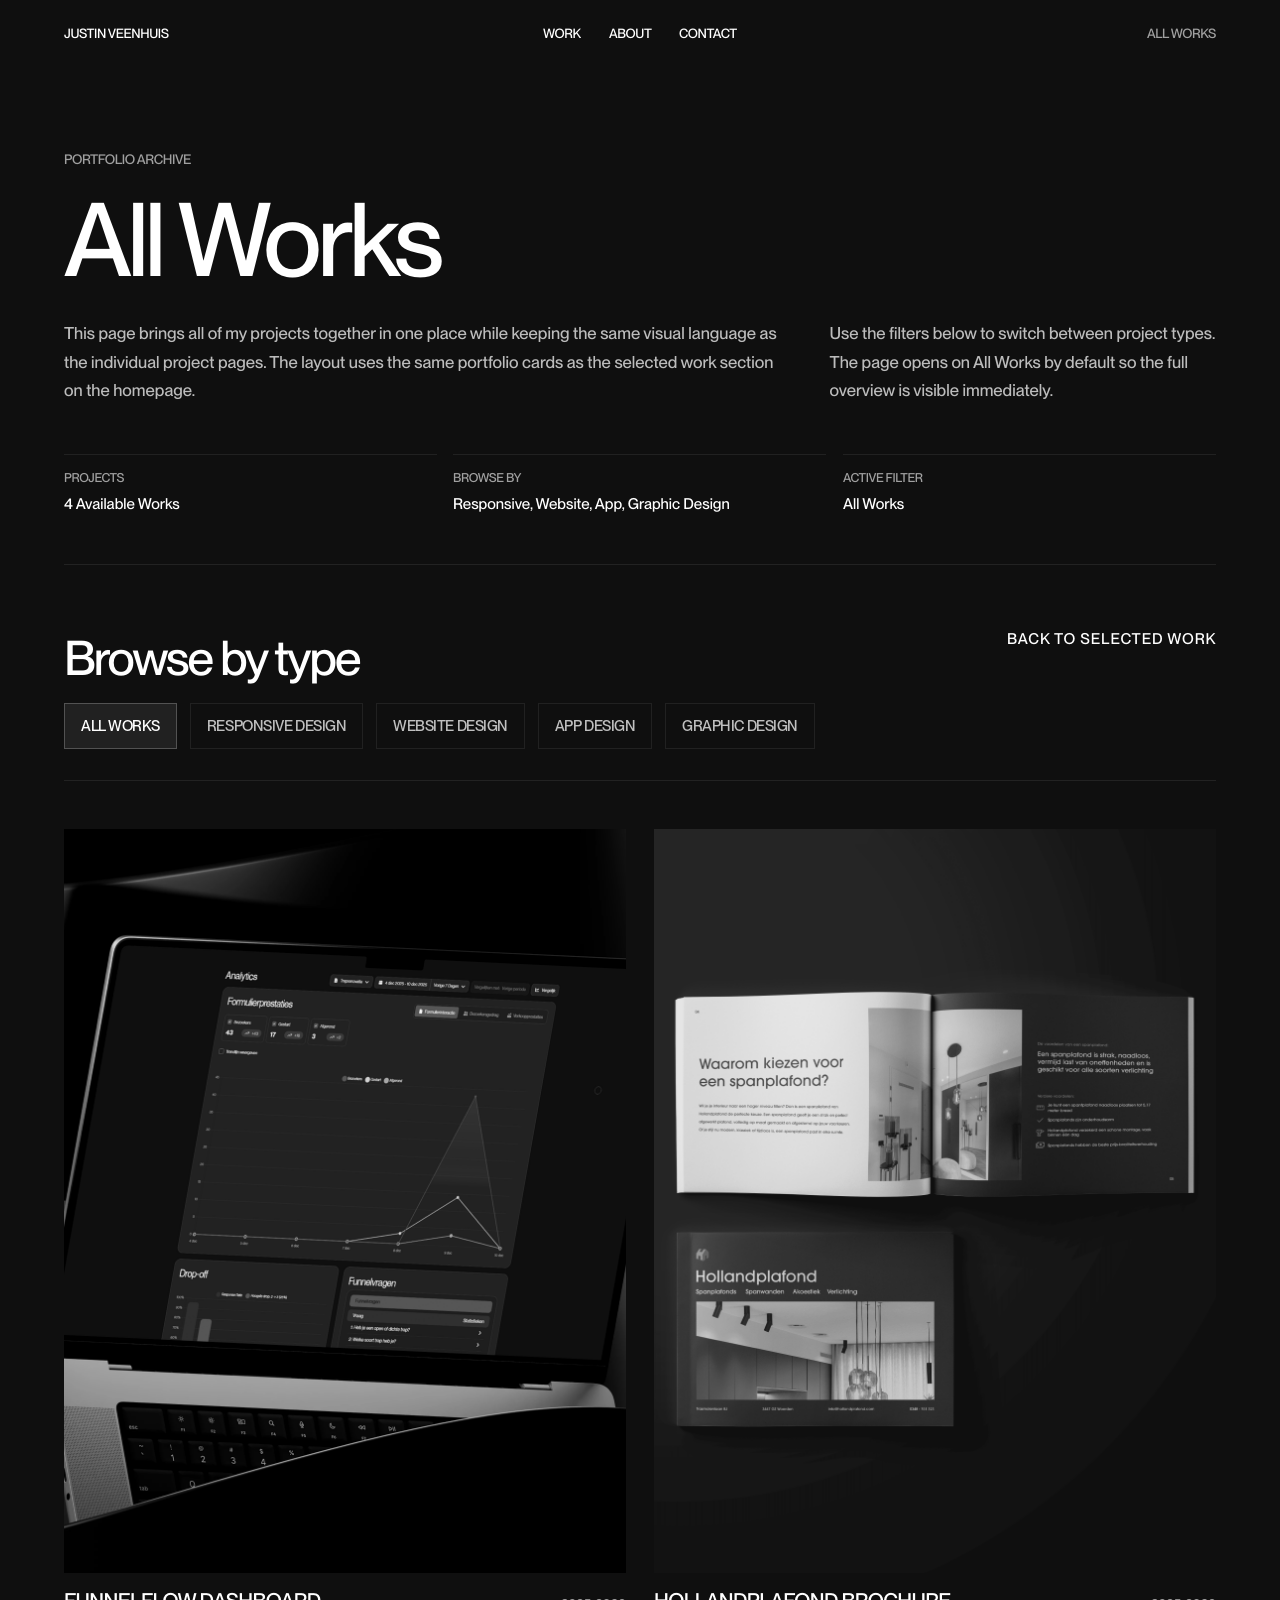
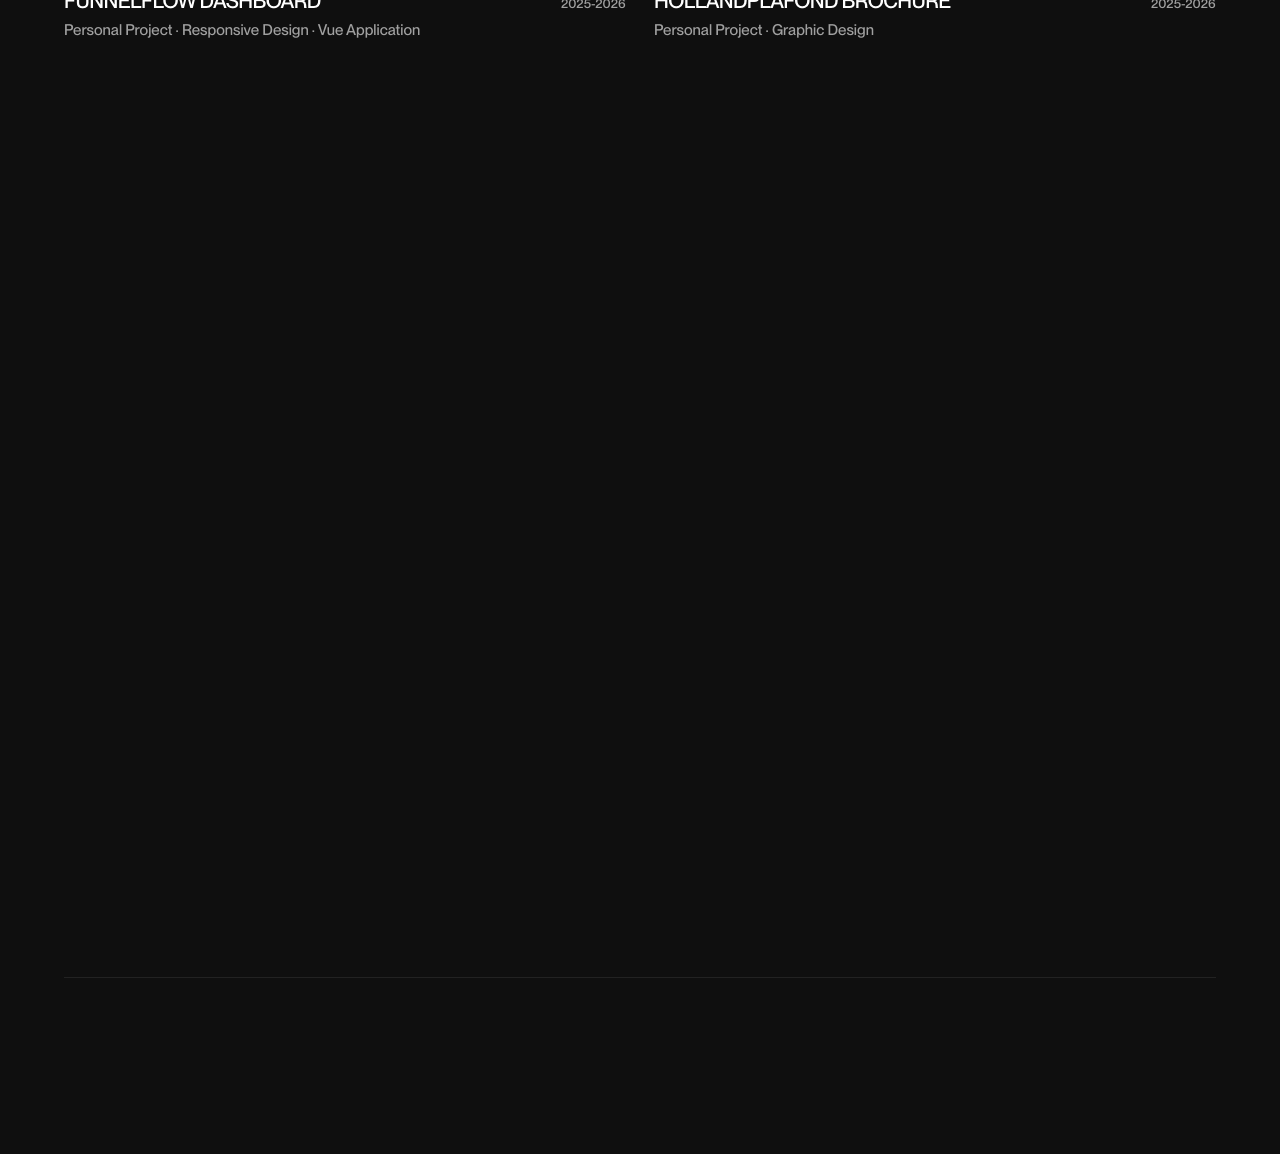
==== all-works.html @ 0580b7cf "added the other projects and all works pages" ====
<!DOCTYPE html>
<html lang="en" class="project-detail-page all-works-page">
  <head>
    <meta charset="UTF-8" />
    <meta name="viewport" content="width=device-width, initial-scale=1.0" />
    <title>All Works - Portfolio</title>
    <meta
      name="description"
      content="All portfolio projects with category filters for browsing different types of work."
    />
    <link rel="stylesheet" href="styles.css" />
    <link rel="stylesheet" href="work-details.css" />
  </head>
  <body class="project-detail-body">
    <nav class="top-nav" aria-label="Primary">
      <a class="nav-name" href="index.html" aria-label="Home">JUSTIN VEENHUIS</a>
      <div class="nav-links">
        <a href="all-works.html" aria-current="page">Work</a>
        <a href="index.html#about">About</a>
        <a href="index.html#contact">Contact</a>
      </div>
      <button class="nav-toggle" aria-expanded="false" aria-controls="mobile-menu">
        MENU
      </button>
      <div id="mobile-menu" class="mobile-menu" role="dialog" aria-hidden="true">
        <div class="mobile-links">
          <a href="all-works.html" aria-current="page">Work</a>
          <a href="index.html#about">About</a>
          <a href="index.html#contact">Contact</a>
        </div>
      </div>
      <div class="nav-year">ALL WORKS</div>
    </nav>

    <main class="project-detail-main">
      <section class="detail-hero section" aria-labelledby="project-title">
        <p class="detail-eyebrow detail-load" style="--load-delay: 40ms">
          Portfolio Archive
        </p>
        <h1
          id="project-title"
          class="detail-title detail-load"
          style="--load-delay: 110ms"
        >
          All Works
        </h1>

        <div class="detail-intro detail-load" style="--load-delay: 180ms">
          <p class="detail-description">
            This page brings all of my projects together in one place while keeping the
            same visual language as the individual project pages. The layout uses the same
            portfolio cards as the selected work section on the homepage.
          </p>
          <p class="detail-description">
            Use the filters below to switch between project types. The page opens on
            All Works by default so the full overview is visible immediately.
          </p>
        </div>

        <div class="detail-meta all-works-meta">
          <div class="detail-meta-item detail-load" style="--load-delay: 240ms">
            <p class="detail-meta-label">Projects</p>
            <p class="detail-meta-value">4 Available Works</p>
          </div>
          <div class="detail-meta-item detail-load" style="--load-delay: 320ms">
            <p class="detail-meta-label">Browse By</p>
            <p class="detail-meta-value">Responsive, Website, App, Graphic Design</p>
          </div>
          <div class="detail-meta-item detail-load" style="--load-delay: 400ms">
            <p class="detail-meta-label">Active Filter</p>
            <p class="detail-meta-value" id="active-filter-label">All Works</p>
          </div>
        </div>
      </section>

      <section class="all-works-filters-section section" aria-labelledby="filter-title">
        <div class="section-header reveal-on-scroll" data-reveal-delay="0">
          <h2 id="filter-title" class="all-works-section-title">Browse by type</h2>
          <a
            href="index.html#work"
            class="see-all reveal-on-scroll"
            data-reveal-delay="80"
          >
            Back to selected work
          </a>
        </div>

        <div
          class="all-works-filters reveal-on-scroll"
          data-reveal-delay="120"
          role="tablist"
          aria-label="Project type filters"
        >
          <button
            type="button"
            class="work-filter is-active"
            data-filter="all"
            aria-pressed="true"
          >
            All Works
          </button>
          <button
            type="button"
            class="work-filter"
            data-filter="responsive-design"
            aria-pressed="false"
          >
            Responsive Design
          </button>
          <button
            type="button"
            class="work-filter"
            data-filter="website-design"
            aria-pressed="false"
          >
            Website Design
          </button>
          <button
            type="button"
            class="work-filter"
            data-filter="app-design"
            aria-pressed="false"
          >
            App Design
          </button>
          <button
            type="button"
            class="work-filter"
            data-filter="graphic-design"
            aria-pressed="false"
          >
            Graphic Design
          </button>
        </div>
      </section>

      <section class="all-works-grid-section section" aria-labelledby="all-works-grid-title">
        <h2 id="all-works-grid-title" class="sr-only">All portfolio projects</h2>

        <div class="projects-grid all-works-grid">
          <article
            class="project-card work-card reveal-on-scroll"
            data-reveal-delay="0"
            data-categories="responsive-design website-design"
          >
            <a href="funnelflow.html" class="project-link">
              <figure class="project-media project-media--one">
                <img src="img/newfunnelflow-1.png" alt="Funnelflow Dashboard preview" />
              </figure>
              <div class="project-meta">
                <div class="project-title-row">
                  <h3>Funnelflow Dashboard</h3>
                  <span class="project-year">2025-2026</span>
                </div>
                <p class="project-tags">
                  Personal Project · Responsive Design · Vue Application
                </p>
              </div>
            </a>
          </article>

          <article
            class="project-card work-card reveal-on-scroll"
            data-reveal-delay="80"
            data-categories="graphic-design"
          >
            <a href="hollandplafond-brochure.html" class="project-link">
              <figure class="project-media project-media--two">
                <img src="img/brochure-3.png" alt="Hollandplafond Brochure preview" />
              </figure>
              <div class="project-meta">
                <div class="project-title-row">
                  <h3>Hollandplafond Brochure</h3>
                  <span class="project-year">2025-2026</span>
                </div>
                <p class="project-tags">Personal Project · Graphic Design</p>
              </div>
            </a>
          </article>

          <article
            class="project-card work-card reveal-on-scroll"
            data-reveal-delay="160"
            data-categories="app-design"
          >
            <a href="strive.html" class="project-link">
              <figure class="project-media project-media--three">
                <img src="img/newstrive-4.png" alt="Strive app preview" />
              </figure>
              <div class="project-meta">
                <div class="project-title-row">
                  <h3>Strive</h3>
                  <span class="project-year">2024</span>
                </div>
                <p class="project-tags">Personal Project · App Design</p>
              </div>
            </a>
          </article>

          <article
            class="project-card work-card reveal-on-scroll"
            data-reveal-delay="240"
            data-categories="website-design"
          >
            <a href="studentevents.html" class="project-link">
              <figure class="project-media project-media--four">
                <img src="img/newstudentevents-1.png" alt="StudentEvents website preview" />
              </figure>
              <div class="project-meta">
                <div class="project-title-row">
                  <h3>StudentEvents</h3>
                  <span class="project-year">2023</span>
                </div>
                <p class="project-tags">Group Project · Website Design</p>
              </div>
            </a>
          </article>
        </div>

        <p class="all-works-empty reveal-on-scroll" data-empty-state hidden>
          No projects match this filter yet.
        </p>
      </section>

      <footer class="detail-footer reveal-on-scroll" data-reveal-delay="120">
        <span>All works overview page</span>
      </footer>
    </main>

    <script>
      window.requestAnimationFrame(() => {
        window.requestAnimationFrame(() => {
          document.documentElement.classList.add("reveal-done");
          document.documentElement.classList.add("project-detail-ready");
          window.setTimeout(() => {
            document.documentElement.classList.add("anim-done");
          }, 420);
        });
      });

      (() => {
        const filterButtons = Array.from(document.querySelectorAll(".work-filter"));
        const cards = Array.from(document.querySelectorAll(".work-card"));
        const activeFilterLabel = document.getElementById("active-filter-label");
        const emptyState = document.querySelector("[data-empty-state]");

        if (!filterButtons.length || !cards.length) return;

        const applyFilter = (filterValue, buttonLabel) => {
          let visibleCount = 0;

          cards.forEach((card) => {
            const categories = (card.dataset.categories || "").split(/\s+/).filter(Boolean);
            const matches = filterValue === "all" || categories.includes(filterValue);

            card.hidden = !matches;

            if (matches) {
              visibleCount += 1;
            }
          });

          filterButtons.forEach((button) => {
            const isActive = button.dataset.filter === filterValue;
            button.classList.toggle("is-active", isActive);
            button.setAttribute("aria-pressed", isActive ? "true" : "false");
          });

          if (activeFilterLabel) {
            activeFilterLabel.textContent = buttonLabel;
          }

          if (emptyState) {
            emptyState.hidden = visibleCount !== 0;
          }
        };

        filterButtons.forEach((button) => {
          button.addEventListener("click", () => {
            applyFilter(button.dataset.filter || "all", button.textContent.trim());
          });
        });

        applyFilter("all", "All Works");
      })();
    </script>
    <script src="script.js"></script>
  </body>
</html>
---- styles.css ----
/* Fonts (PP Neue Montreal + PP Formula) */
/* Drop your font files into /fonts and update filenames below if needed. */
@font-face {
  font-family: "PP Neue Montreal";
  src:
    url("./fonts/PPNeueMontreal-Medium.otf") format("opentype"),
    url("./fonts/PPNeueMontreal-Medium.ttf") format("truetype");
  font-weight: 500;
  font-style: normal;
  font-display: swap;
}

@font-face {
  font-family: "PP Formula";
  src:
    url("./fonts/PPFormula-Regular.otf") format("opentype"),
    url("./fonts/PPFormula-Regular.ttf") format("truetype");
  font-weight: 400;
  font-style: normal;
  font-display: swap;
}

@font-face {
  font-family: "PP Formula";
  src:
    url("./fonts/PPFormula-Medium.otf") format("opentype"),
    url("./fonts/PPFormula-Medium.ttf") format("truetype");
  font-weight: 500;
  font-style: normal;
  font-display: swap;
}

:root {
  --bg: #0f0f0f;
  --fg: #0d0b0b;
  --muted: #a0a0a0;
  --nav-offset: 4rem;
  --border-subtle: rgba(255, 255, 255, 0.08);
  --accent-soft: rgba(255, 255, 255, 0.2);
  --content-bg: var(--bg);
  --font-sans: "PP Neue Montreal", system-ui, -apple-system, BlinkMacSystemFont,
    "Segoe UI", sans-serif;
}

*,
*::before,
*::after {
  box-sizing: border-box;
}

html,
body {
  margin: 0;
  padding: 0;
}

html {
  scroll-behavior: smooth;
}

body {
  min-height: 100vh;
  background-color: var(--bg);
  color: var(--fg);
  font-family: var(--font-sans);
  -webkit-font-smoothing: antialiased;
  text-rendering: geometricPrecision;
  overflow-x: hidden;
}

/* Gate: hide nav, bottom-note and footer until reveal is complete */
.top-nav,
.bottom-note,
.site-footer {
  opacity: 0;
  pointer-events: none;
  /* nav and note will also translate/scale when they appear */
  transition: opacity 320ms ease-out, transform 320ms ease-out;
}

/* start nav and note slightly lifted / smaller so they can animate in */
.top-nav,
.bottom-note {
  transform: translateY(-0.5rem) scale(0.95);
}

/* first stage: show nav/note as soon as white reveal finishes */
.reveal-done .top-nav,
.reveal-done .bottom-note {
  opacity: 1;
  transform: translateY(0) scale(1);
  pointer-events: auto;
}

/* final stage: reveal sections & footer once zoom has settled */
.anim-done .section,
.anim-done .site-footer {
  opacity: 1;
  pointer-events: auto;
}

/* give the bottom note a tiny delay so the nav slides in first */
.reveal-done .top-nav {
  transition-delay: 0s;
}
.reveal-done .bottom-note {
  transition-delay: 0.1s;
}

main {
  padding-inline: clamp(2rem, 5vw, 4.5rem);
  padding-bottom: 5rem;
  margin-top: 100vh; /* push page content below the fixed first-screen */
}

section {
  scroll-margin-top: 6rem;
}

a {
  color: inherit;
  text-decoration: none;
}

/* First screen / Nav */

.first-screen {
  /* fixed hero that stays in place; content scrolls over it */
  position: fixed;
  top: 0;
  left: 0;
  width: 100vw;
  height: 100vh;
  z-index: 5;
  display: grid;
  padding-top: var(--nav-offset);
  border-bottom: 1px solid var(--border-subtle);
}

.top-nav {
  position: fixed;
  top: 0;
  left: 0;
  width: 100%;
  z-index: 100;
  display: grid;
  grid-template-columns: 1fr auto 1fr;
  align-items: center;
  gap: 1.25rem;
  padding: 1.5rem clamp(2rem, 5vw, 4.5rem);
  margin-inline: 0;
  background: var(--bg);
  backdrop-filter: none;
  box-sizing: border-box;
}

.nav-name,
.nav-links a {
  text-transform: uppercase;
  letter-spacing: -0.03em;
  font-size: 0.82rem;
  color: #fff;
}

/* Hover: make nav text a darker/softer gray at ~40% opacity for subtle feedback */
.nav-name:hover,
.nav-links a:hover,
.nav-name:focus-visible,
.nav-links a:focus-visible {
  color: rgba(245, 245, 245, 0.4);
  opacity: 0.7;
}

/* Block roll-back reveal: start folded away (rotateX), then roll back into view */
.nav-name,
.nav-links a {
  display: inline-block;
  position: relative;
  overflow: hidden;
  transform-origin: top center;
  backface-visibility: hidden;
  will-change: transform, opacity;
  /* start folded and covered by the sliding block */
  transform: perspective(600px) rotateX(75deg) translateY(-6px);
  opacity: 0;
}

/* sliding cover pseudo-element that hides the text until it slides away */
.nav-name::before,
.nav-links a::before {
  content: "";
  position: absolute;
  inset: 0;
  z-index: 2;
  background: linear-gradient(90deg, rgba(255,255,255,0.06), rgba(255,255,255,0.02));
  transform: translateX(0%);
  transition: transform 520ms cubic-bezier(0.2, 0.85, 0.18, 1);
}

/* When the white reveal completes, roll items back (block-like) and slide the cover away */
.reveal-done .nav-name,
.reveal-done .nav-links a {
  transform: perspective(600px) rotateX(0deg) translateY(0);
  opacity: 1;
  transition:
    transform 520ms cubic-bezier(0.2, 0.85, 0.18, 1),
    opacity 360ms ease-out,
    color 180ms ease,
    opacity 180ms ease;
}
.reveal-done .nav-name::before,
.reveal-done .nav-links a::before {
  transform: translateX(105%); /* slide cover out to the right */
}

/* Stagger the nav links cover sliding for rhythm */
.reveal-done .nav-links a:nth-child(1)::before { transition-delay: 0.05s; }
.reveal-done .nav-links a:nth-child(2)::before { transition-delay: 0.12s; }
.reveal-done .nav-links a:nth-child(3)::before { transition-delay: 0.19s; }
.reveal-done .nav-name::before { transition-delay: 0s; }

.nav-year {
  justify-self: end;
  text-transform: uppercase;
  letter-spacing: -0.03em;
  font-size: 0.82rem;
  color: var(--muted);
}

.nav-links {
  display: flex;
  gap: 1.75rem;
  justify-content: center;
}

/* Mobile menu toggle (hidden by default, shown on small screens) */
.nav-toggle {
  display: none;
  background: transparent;
  border: none;
  color: #fff;
  padding: 0;
  margin: 0;
  text-transform: uppercase;
  letter-spacing: -0.03em;
  font-size: 0.82rem;
  cursor: pointer;
  grid-column: 3; /* place in the 3rd column of the top-nav grid */
  justify-self: end;
  align-self: center;
  transition:
    color 180ms ease,
    opacity 180ms ease,
    transform 220ms ease;
}

.nav-toggle:hover,
.nav-toggle:focus-visible {
  color: rgba(245, 245, 245, 0.55);
  opacity: 0.9;
  transform: translateY(-1px);
}

/* Full-screen sliding mobile menu */
.mobile-menu {
  position: fixed;
  top: 0;
  left: 0;
  right: 0;
  height: 100vh;
  background: var(--bg);
  transform: translateY(-100%);
  opacity: 0;
  visibility: visible;
  pointer-events: none;
  transition:
    transform 420ms cubic-bezier(0.16, 1, 0.3, 1),
    opacity 320ms ease-out,
    border-color 220ms ease-out;
  z-index: 140;
  display: flex;
  flex-direction: column;
  overflow: hidden;
}

.mobile-menu .mobile-links {
  display: flex;
  flex-direction: column;
  gap: 0;
  padding: 0;
  flex: 1 1 auto;
  justify-content: center; /* center links vertically so menu feels full-screen */
}

.mobile-menu .mobile-links a {
  display: block;
  padding: 1.25rem clamp(2rem, 5vw, 4.5rem);
  color: #fff;
  font-size: 1.8rem;
  text-transform: uppercase;
  letter-spacing: 0.18em;
  text-decoration: none;
  border-bottom: 1px solid var(--border-subtle);
  transition: transform 200ms ease, color 160ms ease, background-color 200ms ease;
}

.mobile-menu .mobile-links a:hover,
.mobile-menu .mobile-links a:focus {
  transform: translateY(-3px);
  color: rgba(245,245,245,0.9);
}

/* When menu opened via `menu-open` class on root */
.menu-open .mobile-menu {
  transform: translateY(0%);
  opacity: 1;
  pointer-events: auto;
}

.top-nav a {
  position: relative;
  padding-block: 0.1rem;
}

.top-nav a::after {
  content: none;
}

.top-nav a:hover::after,
.top-nav a:focus-visible::after {
  width: 0;
}

.center-name {
  position: fixed;
  left: 50%;
  right: auto;
  top: 60%;
  /* start noticeably smaller so the zoom feels more dramatic */
  transform: translate(-50%, -50%) scale(0.6);
  z-index: 6;
  display: grid;
  place-items: center;
  text-transform: uppercase;
  letter-spacing: 0.06em;
  font-weight: 600;
  font-size: clamp(3.25rem, 7.2vw, 6.25rem);
  line-height: 0.95;
  padding-block: 0;
  user-select: none;
  font-family: "PP Formula", system-ui, -apple-system, BlinkMacSystemFont,
    "Segoe UI", sans-serif;
  pointer-events: none;
}

.name-letter {
  display: inline-block;
  color: rgba(245, 245, 245, 0.22);
  transform: translateZ(0);
  transition:
    color 220ms ease-out,
    opacity 220ms ease-out;
}

.name-letter.is-on {
  color: rgba(245, 245, 245, 1);
}

/* Start noticeably smaller + lower opacity, then zoom to final size after reveal */
.center-name {
  transform: translate(-50%, -50%) scale(0.6);
  opacity: 0.78;
  transition:
    transform 920ms cubic-bezier(0.16, 1, 0.3, 1),
    opacity 920ms ease-out;
}

.center-name.is-zoomed {
  transform: translate(-50%, -50%) scale(1);
  opacity: 1;
}

.bottom-note {
  display: flex;
  justify-content: space-between;
  gap: 0.6rem;
  flex-wrap: wrap;
  align-items: baseline;
  padding-inline: 0;
  align-self: end;
  padding-bottom: 1.6rem;
  color: var(--muted);
  font-size: 0.8rem;
  letter-spacing: -0.03em;
  text-transform: uppercase;
    padding: 1.8rem clamp(2rem, 5vw, 4.5rem);

}

/* Sections */

.section {
  padding-block: 5rem;
  border-bottom: 1px solid var(--border-subtle);
}

/* Container wrapping selected work, about, and contact */
.content-container {
  background: var(--bg);
  position: relative;
  z-index: 15; /* sit above the fixed first-screen as it scrolls */
}

/* Make the content container span the full viewport width even when
   its parent (`main`) applies inline padding. This ensures overlays and
   grids can reach the viewport edges while inner elements can still use
   their own padding if desired. */
.content-container {
  width: calc(100% + 2 * clamp(2rem, 5vw, 4.5rem));
  margin-left: calc(-1 * clamp(2rem, 5vw, 4.5rem));
  margin-right: calc(-1 * clamp(2rem, 5vw, 4.5rem));
  padding-inline: 0;
  box-sizing: border-box;
  /* Smooth scrolling when jumping to anchors inside the container */
  scroll-behavior: smooth;
  max-width: 100vw; /* prevent horizontal overflow creating an inner scroll container */
}

/* Ensure the content area does not introduce horizontal scroll */
 .content-container {
  overflow: visible !important; /* ensure page scrolling remains on the root html/body */
  max-height: none;
}

/* Make all sections after the first-screen use the content background so they scroll together */
.section:not(.first-screen) {
  background: var(--bg);
}

/* Work overlay: slides up over the first screen */
.section-work {
  position: relative;
  /* overlay handles padding while spacer preserves flow */
  padding: 0;
  border-top: 1px solid var(--border-subtle);
}

.section-work .work-spacer {
  height: 100vh; /* filled by JS to match overlay content on load/resize */
  width: 100%;
}

.work-overlay {
  position: relative;
  margin-top: 0;
  min-height: 100vh;
  overflow: visible;
  /* make the overlay full-bleed while preserving inner padding for content */
  width: 100vw;
  margin-left: calc(50% - 50vw);
  margin-right: calc(50% - 50vw);
  max-width: 100vw;
  box-sizing: border-box;
  padding-inline: clamp(2rem, 5vw, 4.5rem);
  padding-top: 1.6rem;
  box-sizing: border-box;
  background: var(--content-bg);
}

/* Make About and Contact sections full-bleed like the work overlay
   so their inner content aligns with the project grid. */
.section-about,
.section-contact {
  width: 100vw;
  margin-left: calc(50% - 50vw);
  margin-right: calc(50% - 50vw);
  box-sizing: border-box;
  padding-inline: clamp(2rem, 5vw, 4.5rem);
}

/* Ensure first-screen content sits below the overlay visually */
.first-screen {
  position: fixed;
  top: 0;
  left: 0;
  width: 100vw;
  height: 100vh;
  z-index: 5;
}

.section-header {
  display: flex;
  justify-content: space-between;
  align-items: flex-start;
  gap: 1.5rem;
  margin-bottom: 1rem;
}


.section-header p {
  margin: 0;
  color: var(--muted);
  font-size: 0.85rem;
  max-width: 20rem;
}

/* Work section title tweaks */
.section-work .section-header h2 {
  font-size: clamp(1.15rem, 4.2vw, 6.5rem);
  text-transform: none;
  letter-spacing: 0;
  color: #fff;
  font-weight: 400;
  margin: 0;
}

/* Projects Grid */

.projects-grid {
  display: grid;
  grid-template-columns: repeat(2, minmax(0, 1fr));
  /* larger vertical spacing (row gap) while keeping horizontal column gap smaller */
  gap: clamp(2rem, 4vw, 3rem) clamp(1rem, 2.5vw, 1.8rem);
  padding: 1rem 0rem 5rem 0rem;
}

.project-card {
  border: none;
  overflow: hidden;
  background: none;
  height: 90vh;
  margin: 0;
}

.project-link {
  display: flex;
  flex-direction: column;
  height: 100%;
}

.project-media {
  width: 100%;
  flex: 1 1 auto;
  min-height: 0;
  background-size: cover;
  background-position: center;
  transform-origin: center;
  transition: transform 260ms ease-out, opacity 260ms ease-out;
  opacity: 0.98;

  /* Reset default <figure> spacing so cards have no unexpected margins */
  margin: 0;
  padding: 0;
  display: block;
}

.project-media img {
  display: block;
  width: 100%;
  height: 100%;
  object-fit: cover;
  filter: grayscale(100%);
  transition: transform 260ms ease-out, filter 260ms ease-out, opacity 260ms ease-out;
  transform: scale(1);
}

.project-media--one {
  background-image: linear-gradient(
      135deg,
      rgba(255, 255, 255, 0.14),
      transparent
    ),
    radial-gradient(circle at 10% 0, #ffffff, #333333 50%, #050505 80%);
}

.project-media--two {
  background-image: linear-gradient(
      160deg,
      rgba(255, 255, 255, 0.1),
      transparent
    ),
    repeating-linear-gradient(
      90deg,
      #111111,
      #111111 1px,
      #000000 1px,
      #000000 6px
    );
}

.project-media--three {
  background-image: radial-gradient(circle at 0 0, #ffffff, #444 40%, #050505),
    linear-gradient(135deg, #000000, #222222);
}

.project-media--four {
  background-image: repeating-linear-gradient(
      -45deg,
      #111,
      #111 3px,
      #050505 3px,
      #050505 10px
    ),
    radial-gradient(circle at 80% 0, #ffffff, #333 45%, #050505);
}

.project-meta {
  padding-top: 1rem;
  display: flex;
  flex-direction: column;
  gap: 0.4rem;
  background: transparent;
  color: #fff;
}

.project-title-row {
  display: flex;
  justify-content: space-between;
  gap: 1rem;
  align-items: baseline;
}

.project-title-row h3 {
  margin: 0;
  font-size: 1.3rem;
  font-weight: 500;
  letter-spacing: 0.06em;
  letter-spacing: -0.03em;
  text-transform: uppercase;
}

.project-year {
  font-size: 0.8rem;
  color: var(--muted);
}

.project-tags {
  margin: 0;
  font-size: 0.95rem;
  color: var(--muted);
}

.project-card:hover .project-media img,
.project-card:focus-within .project-media img {
  transform: scale(1.03);
  filter: grayscale(0%);
  opacity: 1;
}

.project-card:hover .project-meta h3,
.project-card:focus-within .project-meta h3 {
  text-decoration: underline;
}

/* See all link */
.see-all-wrap {
  margin-top: 2rem;
  display: flex;
  justify-content: center;
}
.see-all {
  color: #fff;
  font-size: 0.95rem;
  letter-spacing: 0.06em;
  text-transform: uppercase;
  text-decoration: none;
  border-bottom: 1px solid transparent;
}
.see-all:hover,
.see-all:focus {
  border-bottom-color: rgba(255,255,255,0.6);
}

@media (max-width: 900px) {
  .projects-grid {
    grid-template-columns: 1fr;
  }
  .project-card {
    height: 70vh;
  }
}

/* About */

.about-layout {
  display: grid;
  grid-template-columns: 1fr 1fr; /* 50/50 split so image is larger */
  gap: clamp(1.2rem, 3vw, 2.5rem);
  align-items: stretch; /* ensure both columns match height */
  max-width: none;
}

.about-headline {
  margin: 0 0 3rem 0;
  font-size: clamp(1.15rem, 4.2vw, 6.5rem);
  line-height: 1.05;
  color: #fff;
  font-weight: 600;
}

.about-block h4 {
  margin: 0 0 0.35rem 0;
  font-size: 0.85rem;
  letter-spacing: 0.06em;
  text-transform: uppercase;
  color: var(--muted);
}

.about-block p {
  margin: 0 0 2rem 0;
  color: #fff;
  font-size: 0.95rem;
  line-height: 1.7;
}

.about-image {
  align-self: stretch; /* make sure the image column fills the row height */
  height: 100%;
}

.about-image img {
  display: block;
  width: 100%;
  height: 100%;
  max-height: none; /* allow image to fill its container height */
  object-fit: cover;
  border-radius: 0.4rem;
}

.about-copy {
  margin: 0;
  font-size: 0.98rem;
  line-height: 1.8;
  color: var(--muted);
}

/* Contact */

.contact-layout {
  max-width: 40rem;
  display: flex;
  flex-direction: column;
  gap: 1.8rem;
  font-size: 0.95rem;
  color: var(--muted);
}

.contact-links {
  display: flex;
  flex-wrap: wrap;
  gap: 0.8rem 2.5rem;
  align-items: center;
}

.contact-link {
  position: relative;
  font-size: 0.92rem;
}

.contact-link::after {
  content: "";
  position: absolute;
  left: 0;
  bottom: -0.15rem;
  width: 0;
  height: 1px;
  background-color: var(--fg);
  opacity: 0.6;
  transition: width 200ms ease-out;
}

.contact-link:hover::after,
.contact-link:focus-visible::after {
  width: 100%;
}

.contact-link.subtle {
  color: var(--muted);
}

.contact-link.subtle::after {
  background-color: var(--muted);
  opacity: 0.7;
}

/* Footer */

.site-footer {
  display: flex;
  justify-content: space-between;
  align-items: center;
  gap: 1.5rem;
  padding: 1.8rem clamp(2rem, 5vw, 4.5rem);
  border-top: 1px solid var(--border-subtle);
  color: var(--muted);
  font-size: 0.78rem;
  letter-spacing: 0.15em;
  text-transform: uppercase;
}

/* Footer CTA styling */
.site-footer .footer-inner {
  width: 100%;
  display: flex;
  flex-direction: column;
  gap: 1rem;
}

.site-footer .footer-cta h2 {
  margin: 0;
  color: #fff;
  font-size: clamp(1.6rem, 4.6vw, 2.6rem);
  line-height: 1;
  font-weight: 600;
  text-transform: none;
}

.site-footer .footer-links {
  display: flex;
  gap: 1.2rem;
}

.site-footer .footer-links .contact-link {
  color: #fff;
  font-size: 0.98rem;
  text-decoration: none;
  border-bottom: 1px solid transparent;
}
.site-footer .footer-links .contact-link:hover,
.site-footer .footer-links .contact-link:focus {
  border-bottom-color: rgba(255,255,255,0.45);
}

.site-footer .footer-meta {
  width: 100%;
  border-top: 1px solid var(--border-subtle);
  margin-top: 0.5rem;
  padding-top: 0.6rem;
  display: flex;
  justify-content: space-between;
  color: var(--muted);
  font-size: 0.78rem;
  letter-spacing: 0.15em;
  text-transform: uppercase;
}

/* Reveal on scroll utilities */
.reveal-on-scroll {
  opacity: 0;
  transform: translateY(20px) translateZ(0);
  will-change: opacity, transform;
  transition: opacity 680ms cubic-bezier(0.16, 1, 0.3, 1), transform 680ms cubic-bezier(0.16, 1, 0.3, 1);
}
.reveal-on-scroll.revealed {
  opacity: 1;
  transform: translateY(0) translateZ(0);
}

/* Slight scale + fade variant for larger containers */
.reveal-scale {
  transform: translateY(18px) scale(0.985);
}
.reveal-scale.revealed {
  transform: translateY(0) scale(1);
}

/* Stagger helper when delays are set via CSS variables */
.reveal-on-scroll {
  transition-delay: var(--reveal-delay, 0ms);
}

/* Responsive */

@media (max-width: 960px) {
  .projects-grid {
    grid-template-columns: 1fr;
  }

  .about-layout {
    grid-template-columns: 1fr;
  }
}

@media (max-width: 720px) {
  .top-nav {
    padding-inline: 1.4rem;
    margin-inline: 0;
    z-index: 100;
  }

  main {
    padding-inline: 1.4rem;
  }

  .nav-links {
    gap: 1.1rem;
    display: none; /* hide desktop links on mobile */
  }

  .nav-name,
  .nav-year,
  .nav-links a {
    letter-spacing: 0.18em;
    font-size: 0.78rem;
  }

  .nav-year {
    display: none;
  }

  .section-header {
    flex-direction: column;
    align-items: flex-start;
  }

  .site-footer {
    padding-inline: clamp(2rem, 5vw, 4.5rem);
    flex-direction: column;
    align-items: flex-start;
  }

  .bottom-note {
    flex-direction: column;
    align-items: flex-start;
    gap: 0.6rem;
    padding-inline: 1.4rem;
  }

  .center-name {
    top: 50%;
    font-size: clamp(2rem, 12vw, 4.2rem);
  }

  /* Show toggle on mobile */
  .nav-toggle {
    display: inline-block;
    justify-self: end;
    background: transparent;
  }

  .mobile-menu {
    z-index: 200;
    top: 4.9rem;
    height: calc(100dvh - 4.9rem);
    transform: translateY(-104%);
    border-bottom: 0 solid transparent;
  }

  .mobile-menu .mobile-links {
    justify-content: flex-start;
    padding-top: 1.25rem;
  }

  .mobile-menu .mobile-links a {
    padding: 0.9rem 1.4rem;
    font-size: clamp(2.2rem, 9vw, 3.2rem);
    letter-spacing: -0.03em;
    border-bottom: none;
    white-space: nowrap;
  }

  .menu-open .mobile-menu {
    border-bottom: 1px solid var(--border-subtle);
  }
}

@media (prefers-reduced-motion: reduce) {
  * {
    transition: none !important;
    scroll-behavior: auto !important;
  }
}
---- work-details.css ----
.project-detail-body {
        background: var(--bg);
        color: #fff;
      }

      #project-title {
        margin-bottom: 2rem;
      }

      .project-detail-main {
        margin-top: 0;
        padding-top: 7.5rem;
        padding-inline: clamp(2rem, 5vw, 4.5rem);
        padding-bottom: 6rem;
      }

      .project-detail-page .top-nav {
        pointer-events: none;
      }

      .project-detail-page.reveal-done .top-nav {
        pointer-events: auto;
      }

      .detail-hero {
        padding-top: 2rem;
        padding-bottom: 3rem;
        border-bottom: 1px solid var(--border-subtle);
      }

      .detail-eyebrow {
        margin: 0 0 1.5rem;
        color: var(--muted);
        text-transform: uppercase;
        letter-spacing: -0.03em;
        font-size: 0.84rem;
      }

      .detail-title {
        margin: 0;
        font-size: clamp(3rem, 8vw, 7rem);
        line-height: 0.94;
        font-weight: 500;
        letter-spacing: -0.04em;
      }

      .detail-load {
        opacity: 0;
        transform: translateY(22px) scale(0.985);
        transition:
          opacity 760ms cubic-bezier(0.16, 1, 0.3, 1),
          transform 760ms cubic-bezier(0.16, 1, 0.3, 1);
        transition-delay: var(--load-delay, 0ms);
        will-change: opacity, transform;
      }

      .project-detail-page.project-detail-ready .detail-load {
        opacity: 1;
        transform: translateY(0) scale(1);
      }

      .detail-intro {
        display: grid;
        grid-template-columns: minmax(0, 1.3fr) minmax(16rem, 0.7fr);
        gap: 3rem;
        margin-top: 2rem;
        align-items: start;
      }

      .detail-description {
        max-width: 46rem;
        margin: 0;
        color: rgba(255, 255, 255, 0.72);
        font-size: 1.05rem;
        line-height: 1.7;
      }

      .detail-meta {
        display: grid;
        grid-template-columns: repeat(3, minmax(0, 1fr));
        gap: 1rem;
        padding-top: 3rem;
      }

      .detail-meta-item {
        padding-top: 1rem;
        border-top: 1px solid var(--border-subtle);
      }

      .detail-meta-label {
        margin: 0 0 0.45rem;
        color: var(--muted);
        font-size: 0.78rem;
        text-transform: uppercase;
        letter-spacing: -0.03em;
      }

      .detail-meta-value {
        margin: 0;
        color: #fff;
        font-size: 0.95rem;
        line-height: 1.5;
      }

      .detail-gallery {
        padding-block: 4rem;
        border-bottom: 1px solid var(--border-subtle);
      }

      .detail-gallery-grid {
        display: grid;
        grid-template-columns: repeat(2, minmax(0, 1fr));
        gap: 1.5rem;
      }

      .detail-gallery-item {
        margin: 0;
        overflow: hidden;
        background: rgba(255, 255, 255, 0.03);
      }

      .detail-gallery-item--large {
        grid-column: 1 / -1;
      }

      .detail-gallery-item img {
        display: block;
        width: 100%;
        height: 100%;
        object-fit: cover;
        transition: transform 380ms cubic-bezier(0.22, 1, 0.36, 1);
      }

      .detail-gallery-item:hover img {
        transform: scale(1.02);
      }

      .detail-gallery-item--large img {
        aspect-ratio: 16 / 9;
      }

      .detail-gallery-item--small img {
        aspect-ratio: 4 / 5;
      }

      .more-projects {
        padding-top: 4rem;
      }

      .more-projects-grid {
        display: grid;
        grid-template-columns: repeat(3, minmax(0, 1fr));
        gap: 1.2rem;
        margin-top: 1.5rem;
      }

      .more-projects .project-card {
        height: auto;
      }

      .more-projects .project-media {
        aspect-ratio: 4 / 5;
      }

      .detail-footer {
        padding-top: 4rem;
        color: var(--muted);
        font-size: 0.82rem;
        letter-spacing: -0.03em;
        text-transform: uppercase;
      }

      .sr-only {
        position: absolute;
        width: 1px;
        height: 1px;
        padding: 0;
        margin: -1px;
        overflow: hidden;
        clip: rect(0, 0, 0, 0);
        white-space: nowrap;
        border: 0;
      }

      .all-works-page .all-works-section-title {
        margin: 0;
        color: #fff;
        font-size: clamp(1.6rem, 4vw, 3rem);
        font-weight: 500;
        letter-spacing: -0.04em;
      }

      .all-works-page .all-works-filters-section {
        padding-top: 4rem;
        padding-bottom: 2rem;
      }

      .all-works-page .all-works-grid-section {
        padding-top: 2rem;
      }

      .all-works-page .all-works-grid {
        padding-bottom: 0;
      }

      .all-works-page .all-works-filters {
        display: flex;
        flex-wrap: wrap;
        gap: 0.8rem;
      }

      .all-works-page .work-filter {
        appearance: none;
        border: 1px solid var(--border-subtle);
        background: transparent;
        color: rgba(255, 255, 255, 0.74);
        padding: 0.8rem 1rem;
        font: inherit;
        font-size: 0.92rem;
        letter-spacing: -0.03em;
        text-transform: uppercase;
        cursor: pointer;
        transition:
          color 220ms ease,
          border-color 220ms ease,
          background-color 220ms ease,
          transform 220ms ease;
      }

      .all-works-page .work-filter:hover,
      .all-works-page .work-filter:focus-visible {
        color: #fff;
        border-color: rgba(255, 255, 255, 0.26);
        transform: translateY(-1px);
      }

      .all-works-page .work-filter.is-active {
        background: rgba(255, 255, 255, 0.08);
        color: #fff;
        border-color: rgba(255, 255, 255, 0.22);
      }

      .all-works-page .work-card[hidden] {
        display: none;
      }

      .all-works-page .all-works-empty {
        margin: 1.5rem 0 0;
        color: var(--muted);
        font-size: 0.98rem;
      }

      @media (max-width: 960px) {
        .detail-intro,
        .detail-meta,
        .more-projects-grid,
        .detail-gallery-grid {
          grid-template-columns: 1fr;
        }

        .project-detail-main {
          padding-top: 6.75rem;
        }
      }

      @media (max-width: 720px) {
        .project-detail-main {
          padding-inline: 1.4rem;
        }

        .detail-title {
          font-size: clamp(2.4rem, 13vw, 4rem);
        }

        .all-works-page .all-works-filters {
          gap: 0.65rem;
        }

        .all-works-page .work-filter {
          width: 100%;
          text-align: left;
        }
      }
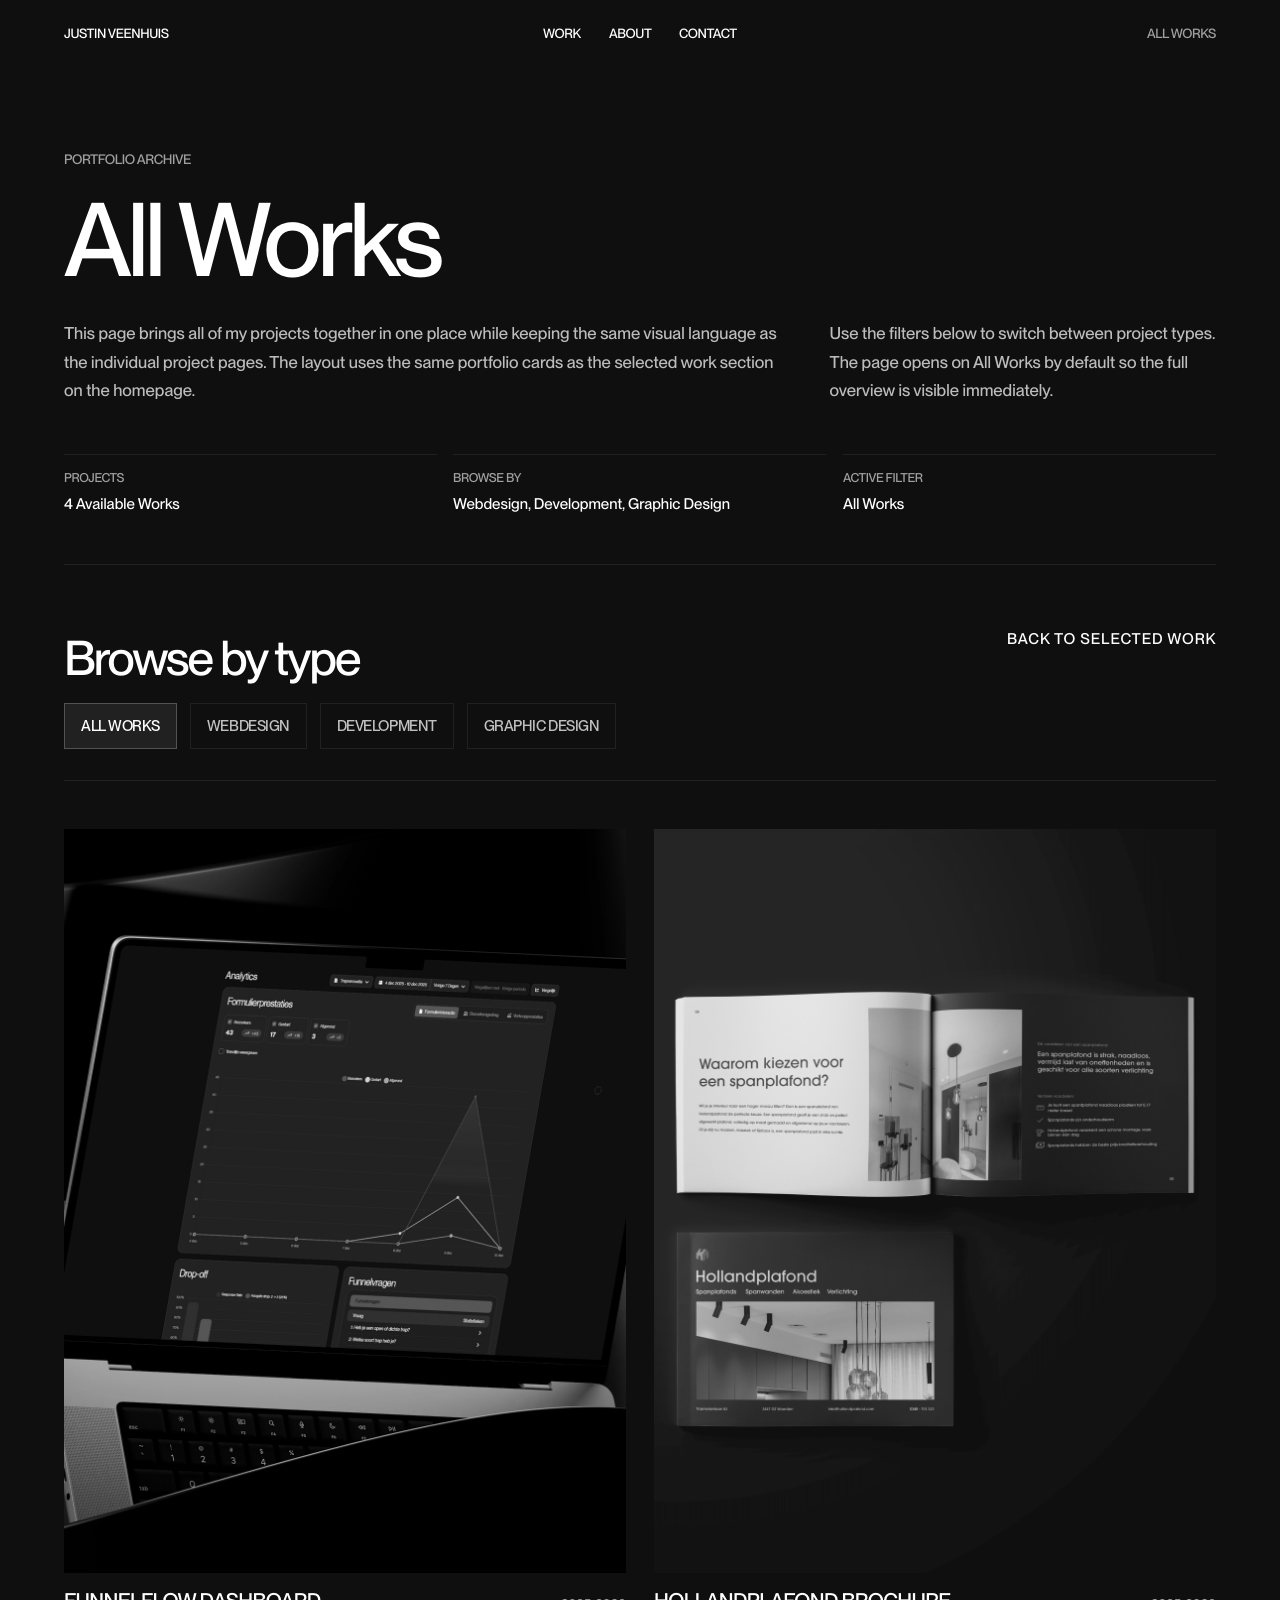
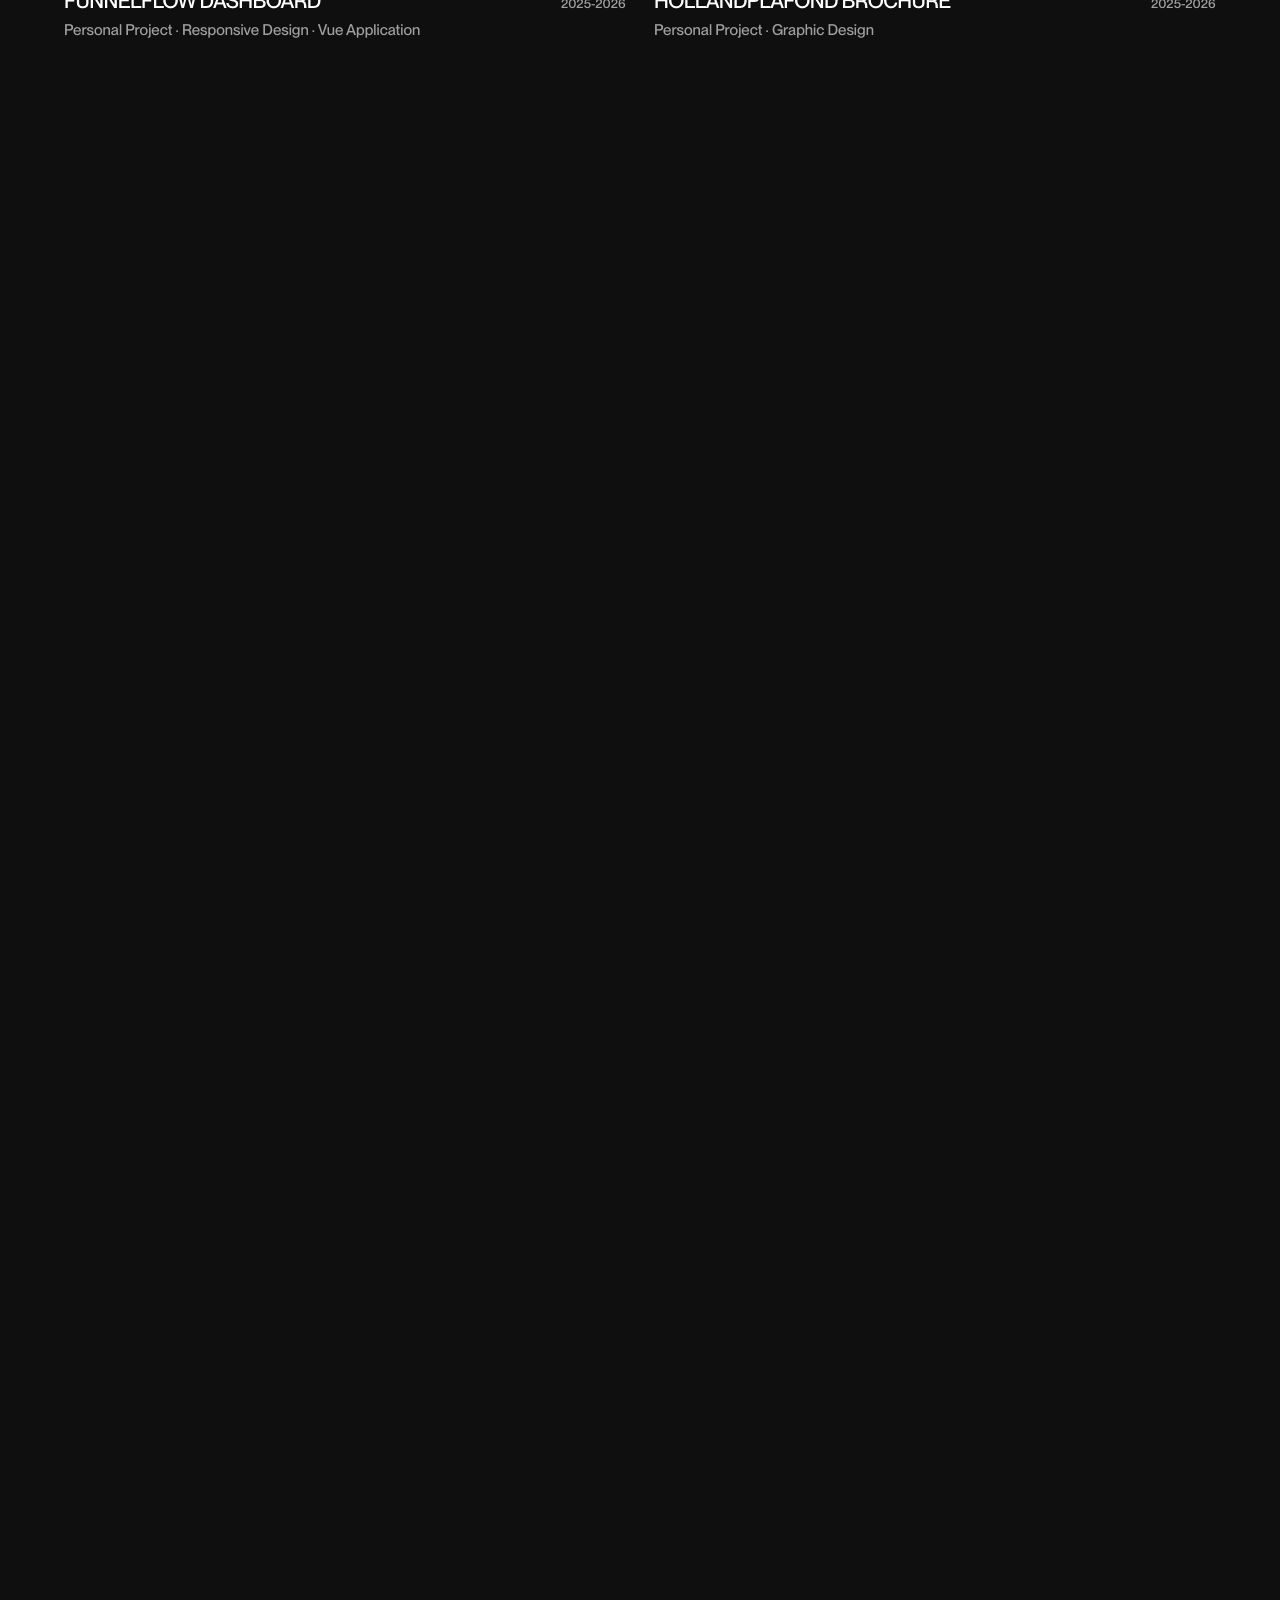
==== commit a251bc13: "fixed the animation on the homescreen" ====
--- a/all-works.html
+++ b/all-works.html
@@ -64,7 +64,7 @@
           </div>
           <div class="detail-meta-item detail-load" style="--load-delay: 320ms">
             <p class="detail-meta-label">Browse By</p>
-            <p class="detail-meta-value">Responsive, Website, App, Graphic Design</p>
+            <p class="detail-meta-value">Webdesign, Development, Graphic Design</p>
           </div>
           <div class="detail-meta-item detail-load" style="--load-delay: 400ms">
             <p class="detail-meta-label">Active Filter</p>
@@ -102,26 +102,18 @@
           <button
             type="button"
             class="work-filter"
-            data-filter="responsive-design"
+            data-filter="webdesign"
             aria-pressed="false"
           >
-            Responsive Design
+            Webdesign
           </button>
           <button
             type="button"
             class="work-filter"
-            data-filter="website-design"
+            data-filter="development"
             aria-pressed="false"
           >
-            Website Design
-          </button>
-          <button
-            type="button"
-            class="work-filter"
-            data-filter="app-design"
-            aria-pressed="false"
-          >
-            App Design
+            Development
           </button>
           <button
             type="button"
@@ -141,7 +133,7 @@
           <article
             class="project-card work-card reveal-on-scroll"
             data-reveal-delay="0"
-            data-categories="responsive-design website-design"
+            data-categories="development"
           >
             <a href="funnelflow.html" class="project-link">
               <figure class="project-media project-media--one">
@@ -181,7 +173,7 @@
           <article
             class="project-card work-card reveal-on-scroll"
             data-reveal-delay="160"
-            data-categories="app-design"
+            data-categories="webdesign"
           >
             <a href="strive.html" class="project-link">
               <figure class="project-media project-media--three">
@@ -192,15 +184,34 @@
                   <h3>Strive</h3>
                   <span class="project-year">2024</span>
                 </div>
-                <p class="project-tags">Personal Project · App Design</p>
+                <p class="project-tags">Personal Project · Webdesign</p>
               </div>
             </a>
           </article>
+          
+          <article
+          class="project-card work-card reveal-on-scroll"
+          data-reveal-delay="160"
+          data-categories="webdesign"
+        >
+          <a href="synq.html" class="project-link">
+            <figure class="project-media project-media--three">
+              <img src="img/newsynq-1.png" alt="SYNQ Sound Dashboard preview" />
+            </figure>
+            <div class="project-meta">
+              <div class="project-title-row">
+                <h3>SYNQ Sound Dashboard</h3>
+                <span class="project-year">2022</span>
+              </div>
+              <p class="project-tags">Group Project · Webdesign</p>
+            </div>
+          </a>
+        </article>
 
           <article
             class="project-card work-card reveal-on-scroll"
             data-reveal-delay="240"
-            data-categories="website-design"
+            data-categories="webdesign"
           >
             <a href="studentevents.html" class="project-link">
               <figure class="project-media project-media--four">
@@ -211,7 +222,7 @@
                   <h3>StudentEvents</h3>
                   <span class="project-year">2023</span>
                 </div>
-                <p class="project-tags">Group Project · Website Design</p>
+                <p class="project-tags">Group Project · Webdesign</p>
               </div>
             </a>
           </article>
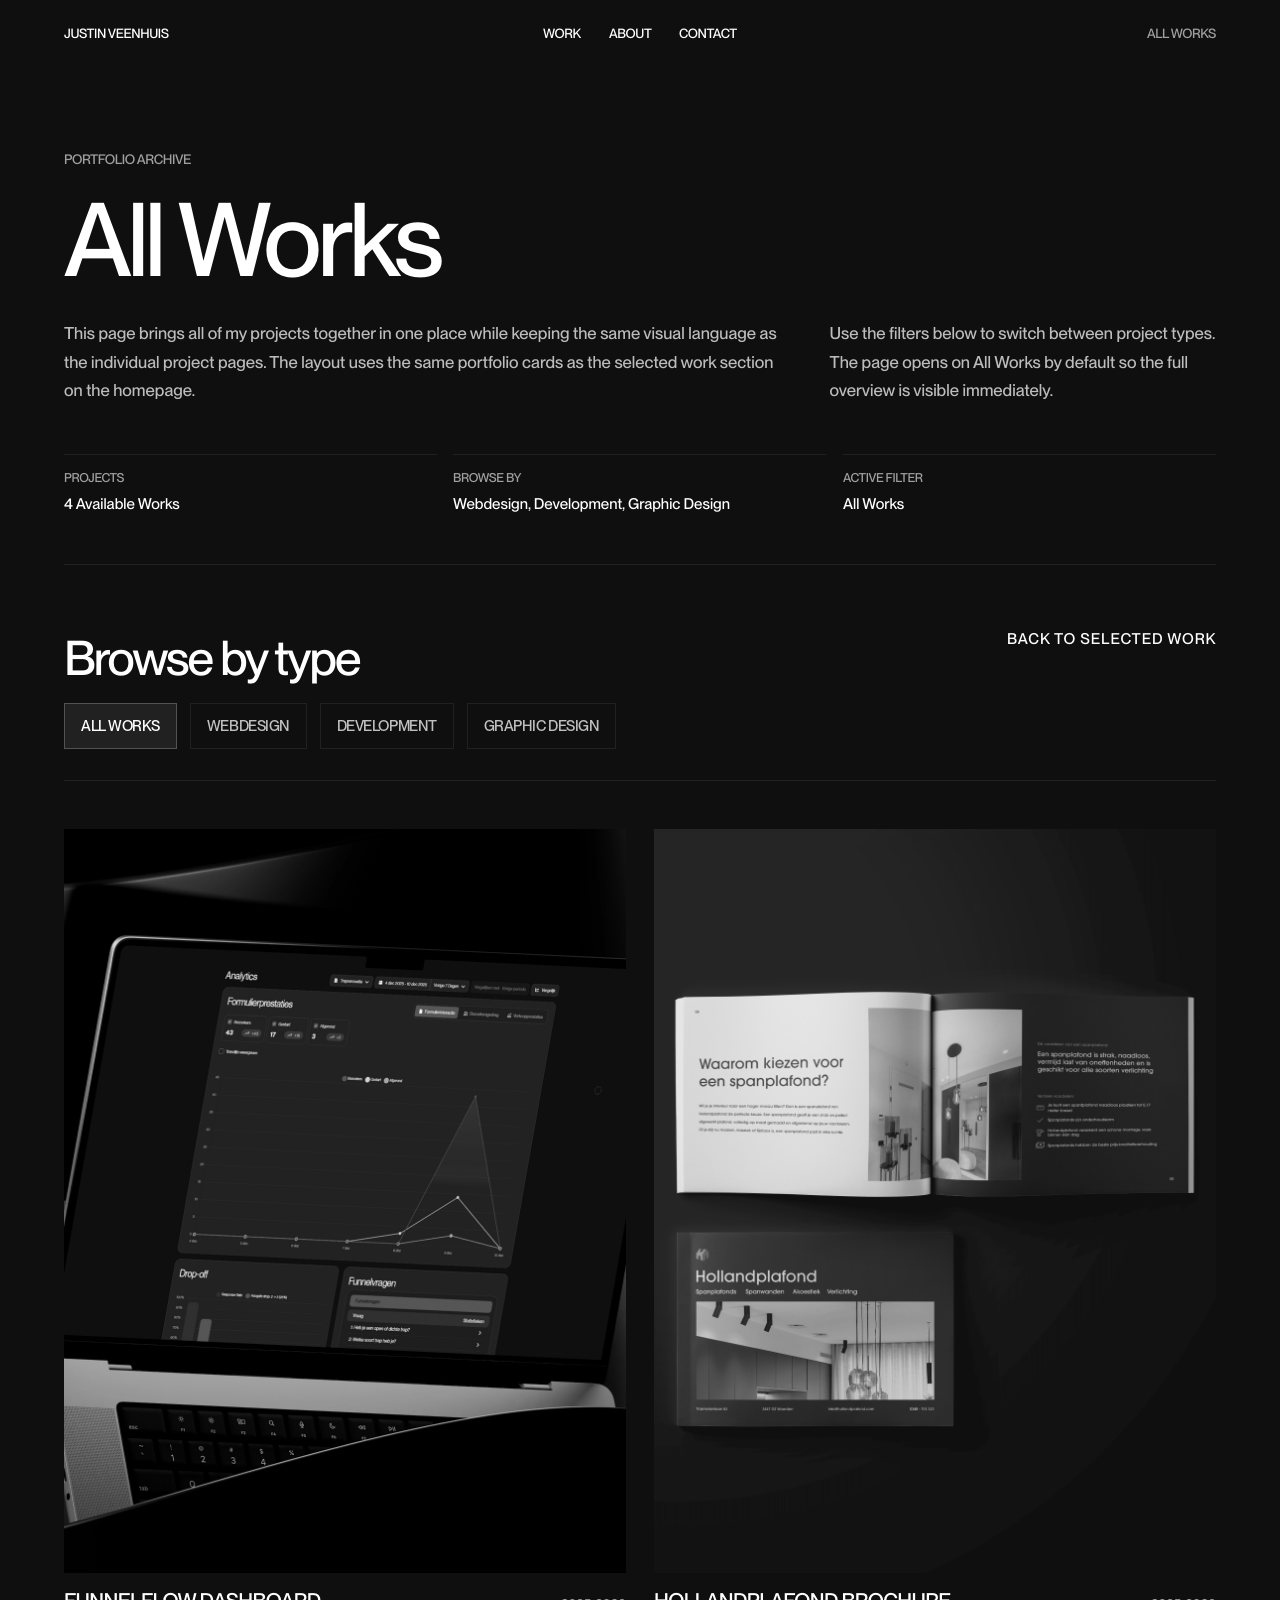
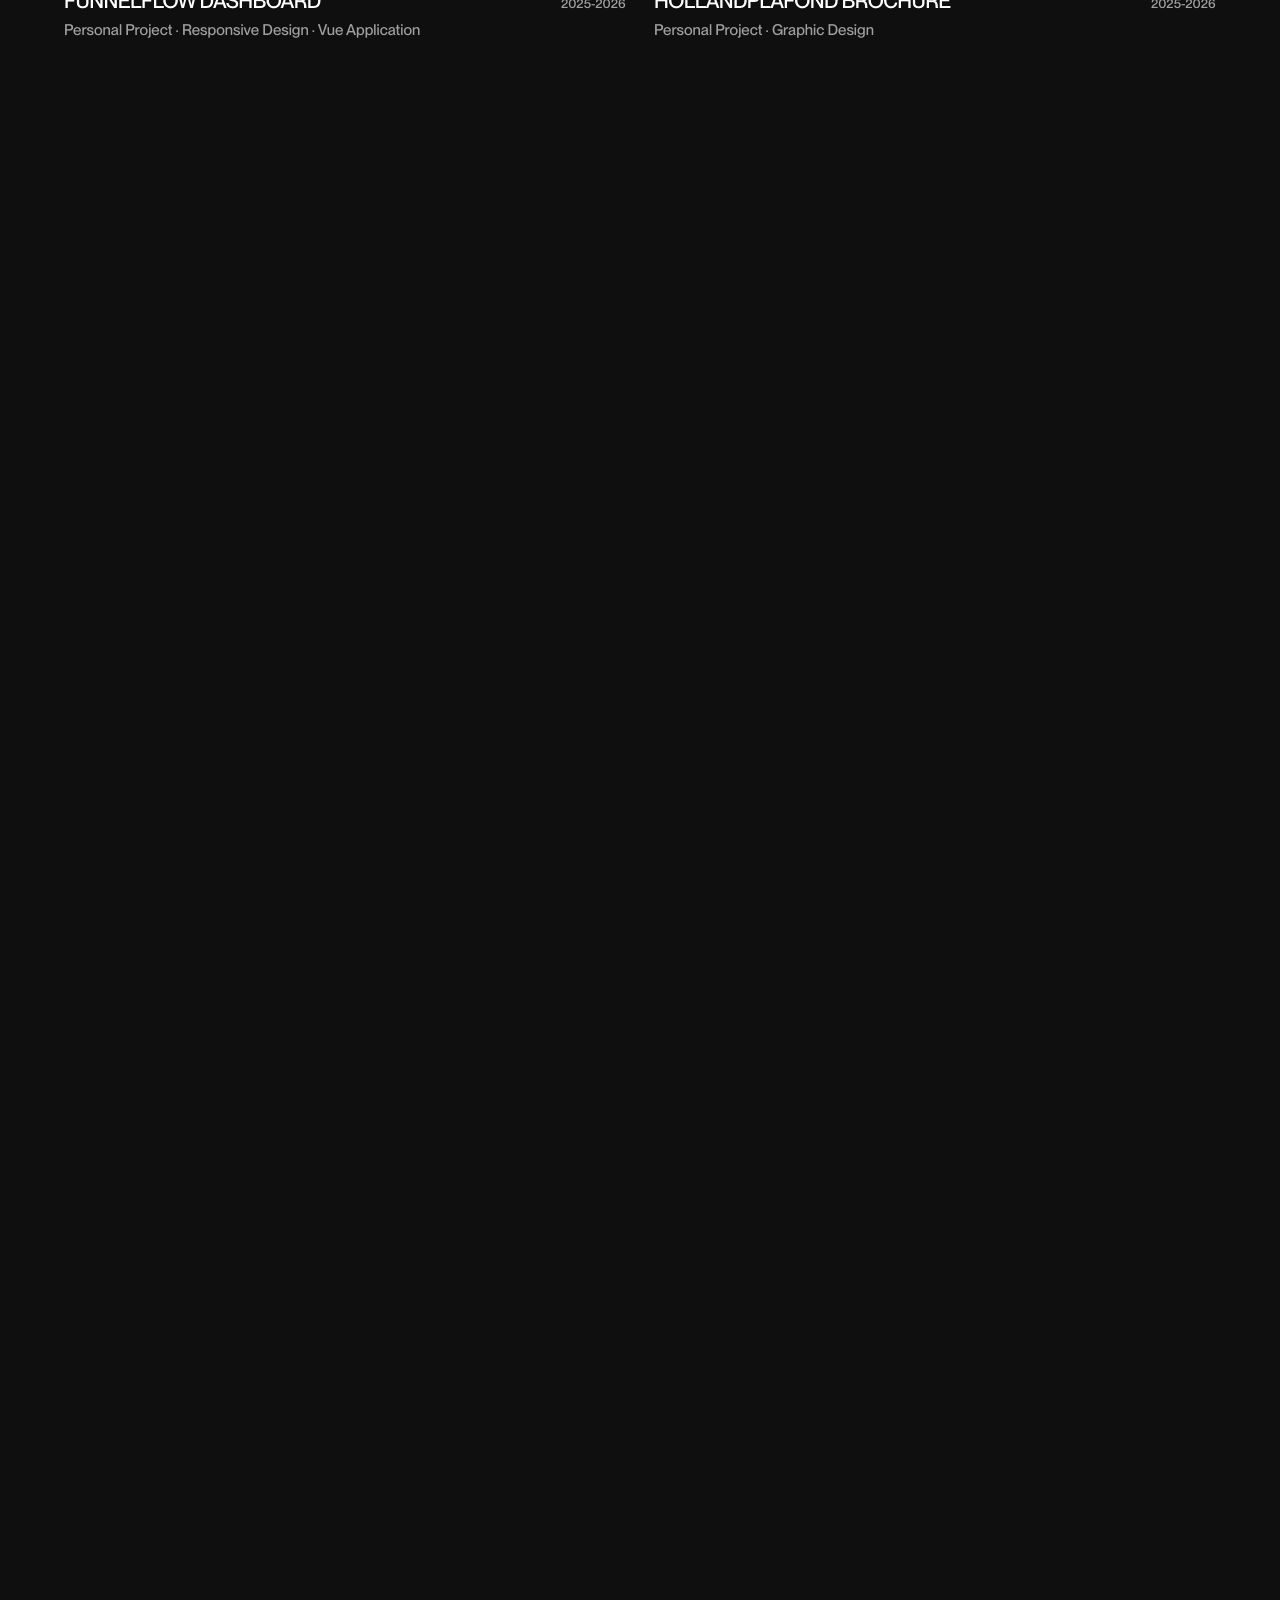
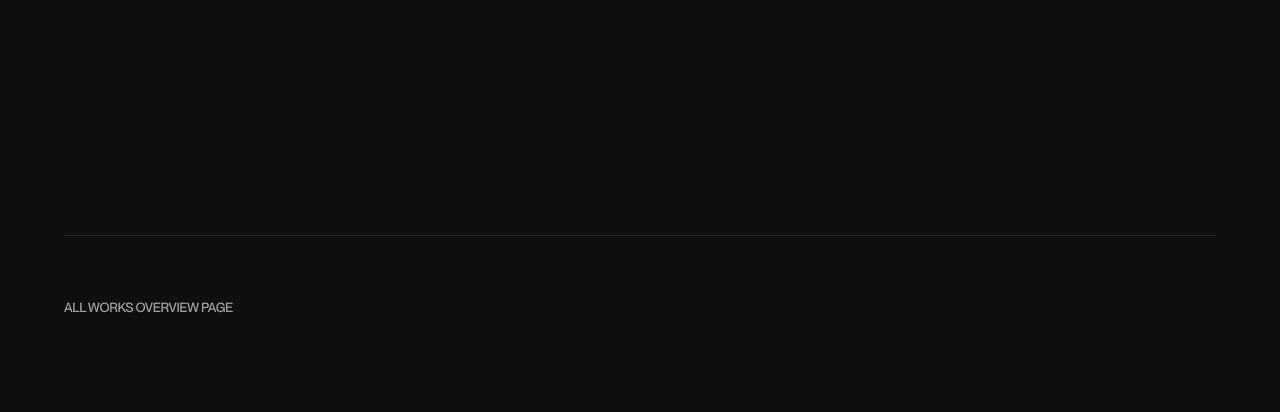
==== commit 1487af10: "added the contact page" ====
--- a/all-works.html
+++ b/all-works.html
@@ -13,11 +13,11 @@
   </head>
   <body class="project-detail-body">
     <nav class="top-nav" aria-label="Primary">
-      <a class="nav-name" href="index.html" aria-label="Home">JUSTIN VEENHUIS</a>
+      <a class="nav-name" href="index.html?from=logo" aria-label="Home">JUSTIN VEENHUIS</a>
       <div class="nav-links">
         <a href="all-works.html" aria-current="page">Work</a>
         <a href="index.html#about">About</a>
-        <a href="index.html#contact">Contact</a>
+        <a href="contact.html">Contact</a>
       </div>
       <button class="nav-toggle" aria-expanded="false" aria-controls="mobile-menu">
         MENU
@@ -26,7 +26,7 @@
         <div class="mobile-links">
           <a href="all-works.html" aria-current="page">Work</a>
           <a href="index.html#about">About</a>
-          <a href="index.html#contact">Contact</a>
+          <a href="contact.html">Contact</a>
         </div>
       </div>
       <div class="nav-year">ALL WORKS</div>
--- a/styles.css
+++ b/styles.css
@@ -336,8 +336,9 @@
   left: 50%;
   right: auto;
   top: 60%;
+  --home-enter-y: 0px;
   /* start noticeably smaller so the zoom feels more dramatic */
-  transform: translate(-50%, -50%) scale(0.6);
+  transform: translate(-50%, calc(-50% + var(--home-enter-y))) scale(0.6);
   z-index: 6;
   display: grid;
   place-items: center;
@@ -368,11 +369,15 @@
 
 /* Start noticeably smaller + lower opacity, then zoom to final size after reveal */
 .center-name {
-  transform: translate(-50%, -50%) scale(0.6);
+  transform: translate(-50%, calc(-50% + var(--home-enter-y))) scale(0.6);
   opacity: 0.78;
   transition:
     transform 920ms cubic-bezier(0.16, 1, 0.3, 1),
     opacity 920ms ease-out;
+}
+
+.home-from-logo .center-name {
+  --home-enter-y: -24vh;
 }
 
 .center-name.is-zoomed {
@@ -931,6 +936,10 @@
     font-size: clamp(2rem, 12vw, 4.2rem);
   }
 
+  .home-from-logo .center-name {
+    --home-enter-y: -18vh;
+  }
+
   /* Show toggle on mobile */
   .nav-toggle {
     display: inline-block;
--- a/work-details.css
+++ b/work-details.css
@@ -251,9 +251,55 @@
         font-size: 0.98rem;
       }
 
+      .contact-page .contact-portrait-section {
+        padding-top: 4rem;
+        padding-bottom: 4rem;
+      }
+
+      .contact-page .contact-portrait {
+        margin: 0;
+        overflow: hidden;
+        background: rgba(255, 255, 255, 0.03);
+      }
+
+      .contact-page .contact-portrait img {
+        display: block;
+        width: 100%;
+        aspect-ratio: 4 / 5;
+        object-fit: cover;
+      }
+
+      .contact-page .contact-details-grid {
+        display: grid;
+        grid-template-columns: repeat(3, minmax(0, 1fr));
+        gap: 1rem;
+        padding-top: 4rem;
+      }
+
+      .contact-page .contact-card {
+        padding-top: 1rem;
+        border-top: 1px solid var(--border-subtle);
+      }
+
+      .contact-page .contact-card-label {
+        margin: 0 0 0.45rem;
+        color: var(--muted);
+        font-size: 0.78rem;
+        text-transform: uppercase;
+        letter-spacing: -0.03em;
+      }
+
+      .contact-page .contact-card-value {
+        margin: 0;
+        color: #fff;
+        font-size: 1rem;
+        line-height: 1.7;
+      }
+
       @media (max-width: 960px) {
         .detail-intro,
         .detail-meta,
+        .contact-page .contact-details-grid,
         .more-projects-grid,
         .detail-gallery-grid {
           grid-template-columns: 1fr;
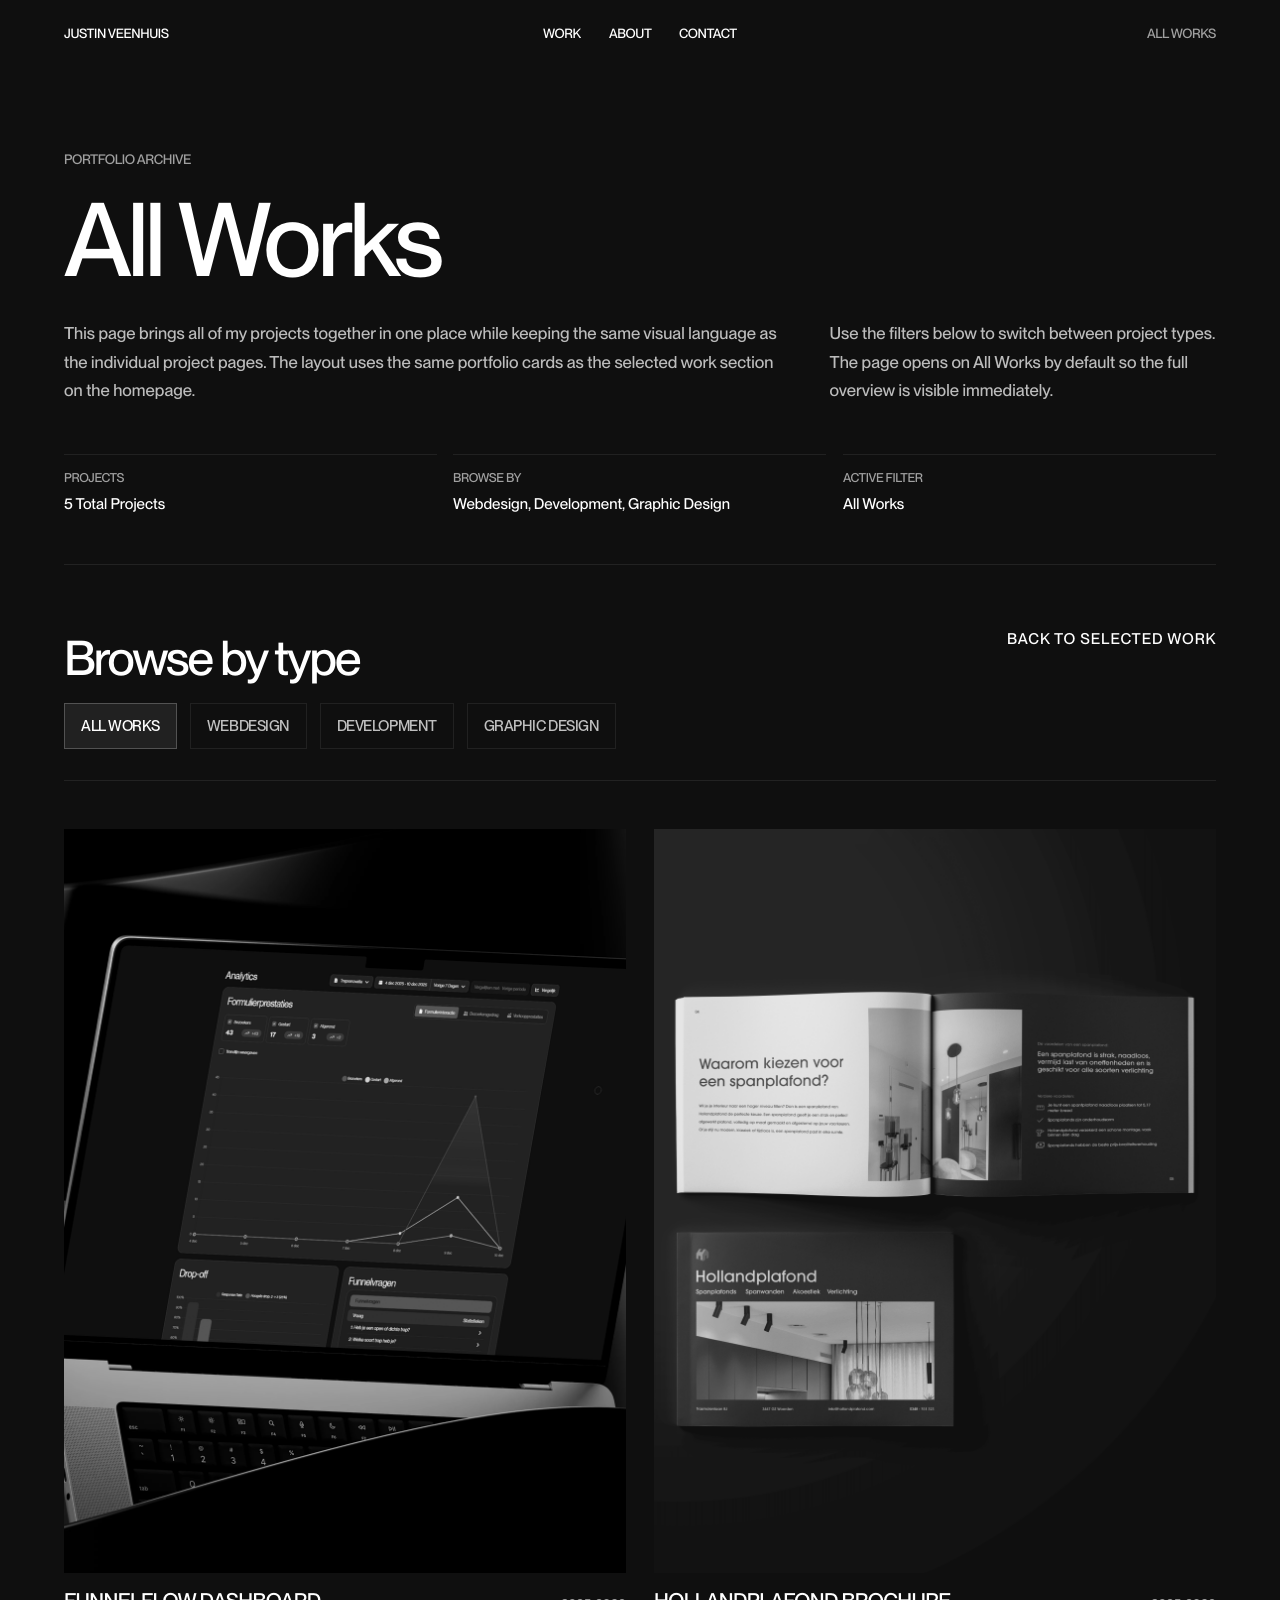
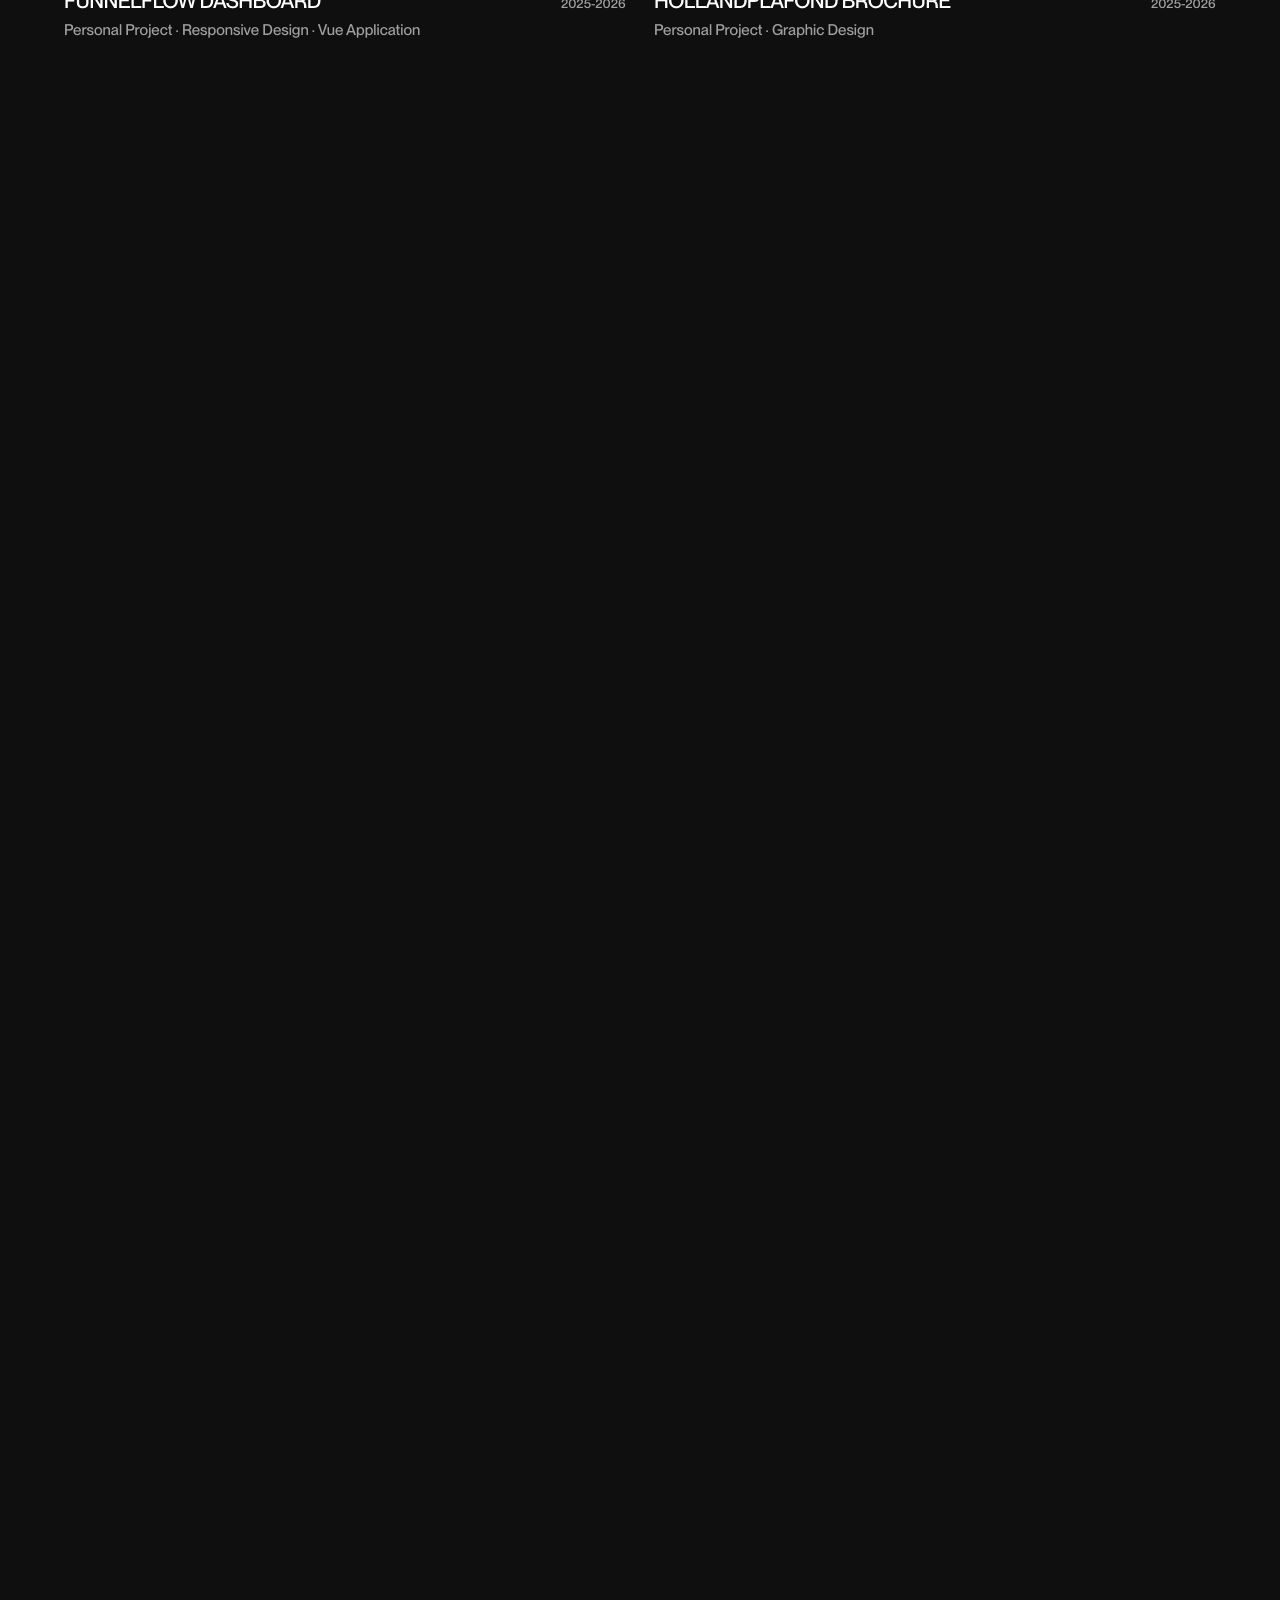
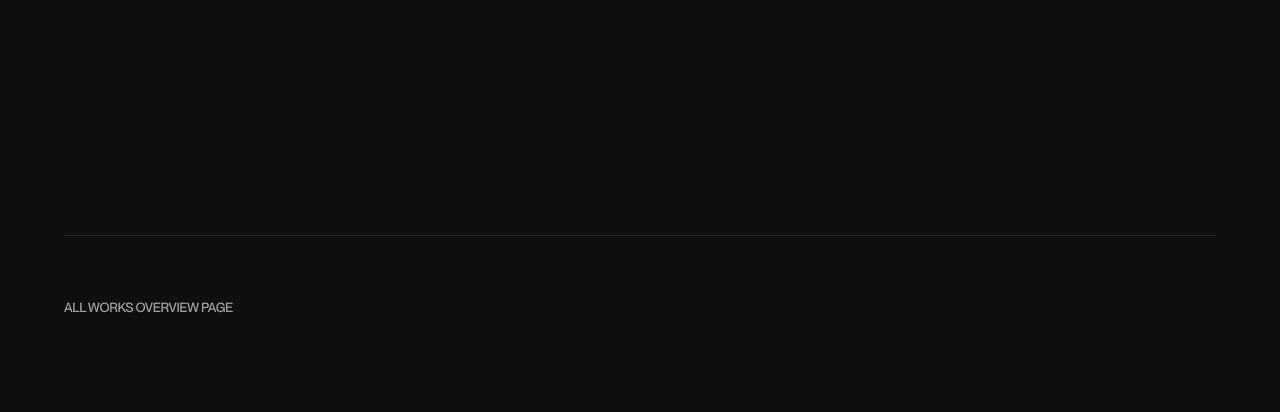
==== commit db76dc39: "the animation is fixed on the homescreen with my name" ====
--- a/all-works.html
+++ b/all-works.html
@@ -60,7 +60,7 @@
         <div class="detail-meta all-works-meta">
           <div class="detail-meta-item detail-load" style="--load-delay: 240ms">
             <p class="detail-meta-label">Projects</p>
-            <p class="detail-meta-value">4 Available Works</p>
+            <p class="detail-meta-value">5 Total Projects</p>
           </div>
           <div class="detail-meta-item detail-load" style="--load-delay: 320ms">
             <p class="detail-meta-label">Browse By</p>
@@ -133,7 +133,7 @@
           <article
             class="project-card work-card reveal-on-scroll"
             data-reveal-delay="0"
-            data-categories="development"
+            data-categories="webdesign development"
           >
             <a href="funnelflow.html" class="project-link">
               <figure class="project-media project-media--one">
@@ -192,7 +192,7 @@
           <article
           class="project-card work-card reveal-on-scroll"
           data-reveal-delay="160"
-          data-categories="webdesign"
+          data-categories="webdesign development"
         >
           <a href="synq.html" class="project-link">
             <figure class="project-media project-media--three">
--- a/styles.css
+++ b/styles.css
@@ -333,15 +333,12 @@
 
 .center-name {
   position: fixed;
-  left: 50%;
-  right: auto;
-  top: 60%;
-  --home-enter-y: 0px;
-  /* start noticeably smaller so the zoom feels more dramatic */
-  transform: translate(-50%, calc(-50% + var(--home-enter-y))) scale(0.6);
+  inset: 0;
   z-index: 6;
   display: grid;
   place-items: center;
+  width: 100vw;
+  height: 100vh;
   text-transform: uppercase;
   letter-spacing: 0.06em;
   font-weight: 600;
@@ -369,19 +366,27 @@
 
 /* Start noticeably smaller + lower opacity, then zoom to final size after reveal */
 .center-name {
-  transform: translate(-50%, calc(-50% + var(--home-enter-y))) scale(0.6);
+  transition: none;
+}
+
+.center-name .name-content {
+  --home-enter-y: 0px;
+  --home-small-offset-y: 3.5vh;
+  transform: translateY(calc(var(--home-enter-y) + var(--home-small-offset-y)))
+    scale(0.6);
   opacity: 0.78;
+  transform-origin: center center;
   transition:
     transform 920ms cubic-bezier(0.16, 1, 0.3, 1),
     opacity 920ms ease-out;
 }
 
-.home-from-logo .center-name {
-  --home-enter-y: -24vh;
-}
-
-.center-name.is-zoomed {
-  transform: translate(-50%, -50%) scale(1);
+.home-from-logo .center-name .name-content {
+  --home-enter-y: -4vh;
+}
+
+.center-name.is-zoomed .name-content {
+  transform: translateY(0) scale(1);
   opacity: 1;
 }
 
@@ -932,12 +937,15 @@
   }
 
   .center-name {
-    top: 50%;
     font-size: clamp(2rem, 12vw, 4.2rem);
   }
 
-  .home-from-logo .center-name {
+  .home-from-logo .center-name .name-content {
     --home-enter-y: -18vh;
+  }
+
+  .center-name .name-content {
+    --home-small-offset-y: 1.7vh;
   }
 
   /* Show toggle on mobile */
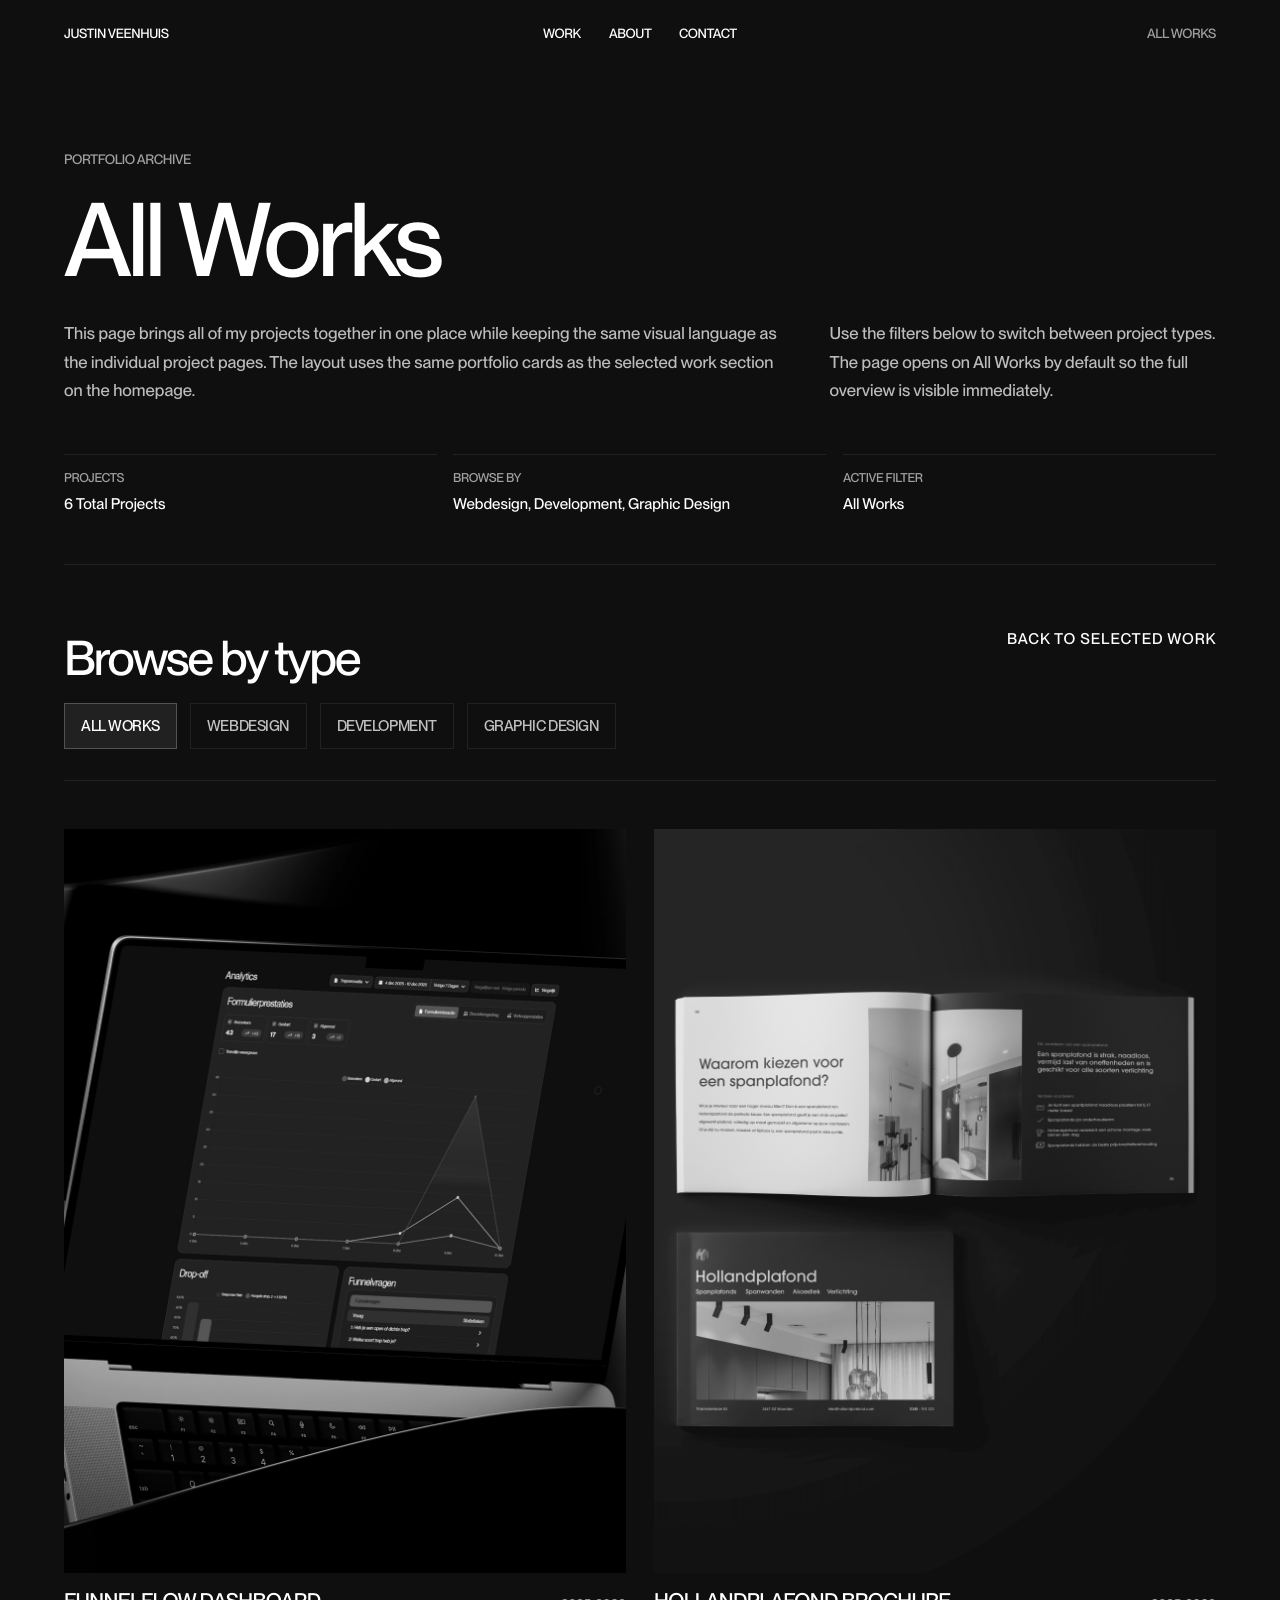
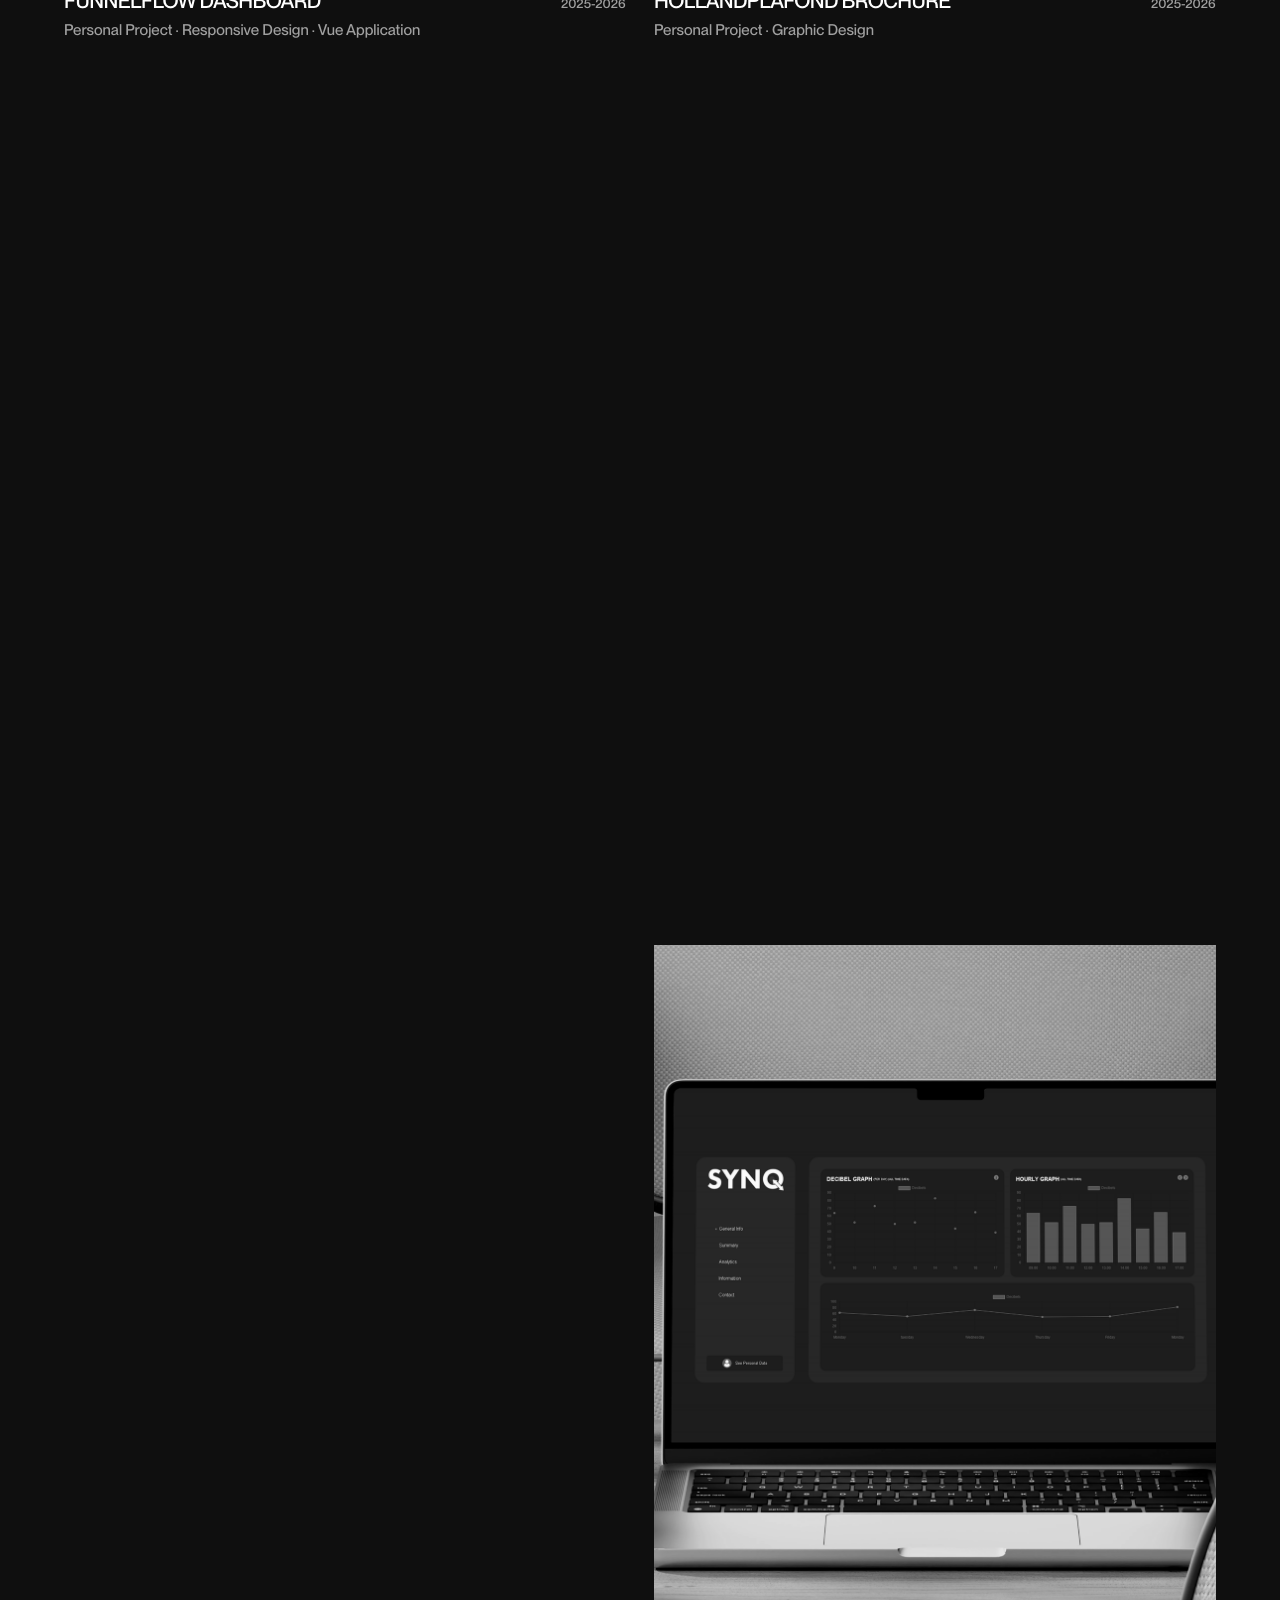
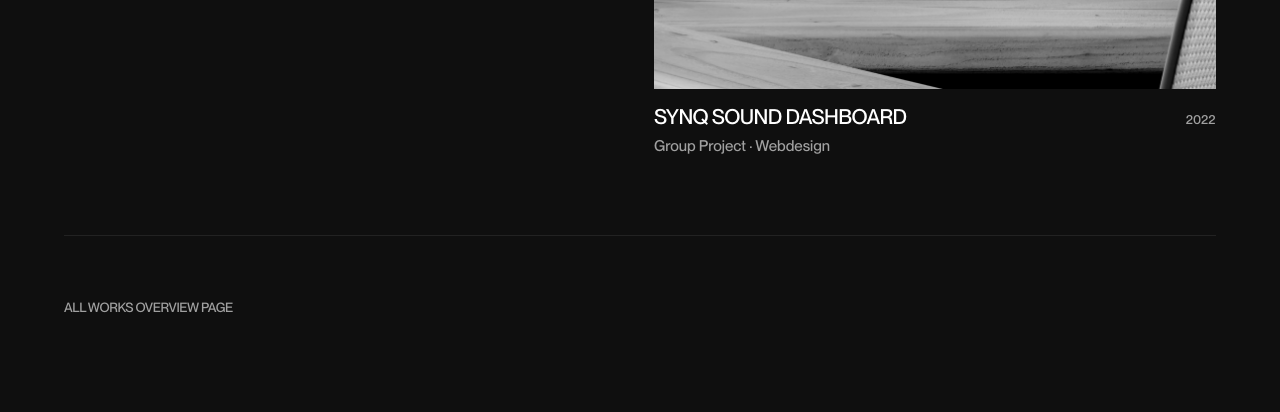
==== commit cd0e3239: "added hwwit page" ====
--- a/all-works.html
+++ b/all-works.html
@@ -60,7 +60,7 @@
         <div class="detail-meta all-works-meta">
           <div class="detail-meta-item detail-load" style="--load-delay: 240ms">
             <p class="detail-meta-label">Projects</p>
-            <p class="detail-meta-value">5 Total Projects</p>
+            <p class="detail-meta-value">6 Total Projects</p>
           </div>
           <div class="detail-meta-item detail-load" style="--load-delay: 320ms">
             <p class="detail-meta-label">Browse By</p>
@@ -188,7 +188,45 @@
               </div>
             </a>
           </article>
-          
+
+          <article
+            class="project-card work-card reveal-on-scroll"
+            data-reveal-delay="160"
+            data-categories="webdesign development"
+          >
+            <a href="how-wet-will-i-get.html" class="project-link">
+              <figure class="project-media project-media--three">
+                <img src="img/newhwwig-1.png" alt="How Wet Will I Get? app preview" />
+              </figure>
+              <div class="project-meta">
+                <div class="project-title-row">
+                  <h3>How Wet Will I Get?</h3>
+                  <span class="project-year">2024</span>
+                </div>
+                <p class="project-tags">Duo Project · Webdesign · Development</p>
+              </div>
+            </a>
+          </article>
+
+          <article
+            class="project-card work-card reveal-on-scroll"
+            data-reveal-delay="240"
+            data-categories="webdesign"
+          >
+            <a href="studentevents.html" class="project-link">
+              <figure class="project-media project-media--four">
+                <img src="img/newstudentevents-1.png" alt="StudentEvents website preview" />
+              </figure>
+              <div class="project-meta">
+                <div class="project-title-row">
+                  <h3>StudentEvents</h3>
+                  <span class="project-year">2023</span>
+                </div>
+                <p class="project-tags">Group Project · Webdesign</p>
+              </div>
+            </a>
+          </article>
+
           <article
           class="project-card work-card reveal-on-scroll"
           data-reveal-delay="160"
@@ -207,25 +245,6 @@
             </div>
           </a>
         </article>
-
-          <article
-            class="project-card work-card reveal-on-scroll"
-            data-reveal-delay="240"
-            data-categories="webdesign"
-          >
-            <a href="studentevents.html" class="project-link">
-              <figure class="project-media project-media--four">
-                <img src="img/newstudentevents-1.png" alt="StudentEvents website preview" />
-              </figure>
-              <div class="project-meta">
-                <div class="project-title-row">
-                  <h3>StudentEvents</h3>
-                  <span class="project-year">2023</span>
-                </div>
-                <p class="project-tags">Group Project · Webdesign</p>
-              </div>
-            </a>
-          </article>
         </div>
 
         <p class="all-works-empty reveal-on-scroll" data-empty-state hidden>
--- a/styles.css
+++ b/styles.css
@@ -744,6 +744,68 @@
   color: var(--muted);
 }
 
+.cv-title {
+  margin: 8.5rem 0 0 0;
+  font-size: clamp(1.15rem, 4.2vw, 6.5rem);
+  font-weight: 500;
+  letter-spacing: 0;
+  color: #fff;
+}
+
+.cv-layout {
+  margin-top: 3rem;
+  padding-top: 2.4rem;
+  border-top: 1px solid var(--border-subtle);
+  display: grid;
+  grid-template-columns: 1.1fr 1.1fr 0.9fr;
+  gap: clamp(1.8rem, 3vw, 2.6rem);
+}
+
+.cv-column {
+  display: flex;
+  flex-direction: column;
+  gap: 1.4rem;
+}
+
+.cv-column-side {
+  max-width: 20rem;
+}
+
+.cv-heading {
+  margin: 0 0 0.6rem 0;
+  font-size: 0.85rem;
+  letter-spacing: 0.06em;
+  text-transform: uppercase;
+  color: var(--muted);
+}
+
+.cv-entry {
+  display: flex;
+  flex-direction: column;
+  gap: 0.1rem;
+}
+
+.cv-entry-period {
+  margin: 0;
+  font-size: 0.82rem;
+  letter-spacing: 0.04em;
+  text-transform: uppercase;
+  color: var(--muted);
+}
+
+.cv-entry-title {
+  margin: 0;
+  color: #fff;
+  font-size: 0.96rem;
+}
+
+.cv-entry-meta {
+  margin: 0;
+  color: #fff;
+  font-size: 0.92rem;
+  line-height: 1.6;
+}
+
 /* Contact */
 
 .contact-layout {
@@ -889,6 +951,10 @@
   .about-layout {
     grid-template-columns: 1fr;
   }
+
+  .cv-layout {
+    grid-template-columns: 1fr 1fr;
+  }
 }
 
 @media (max-width: 720px) {
@@ -934,6 +1000,10 @@
     align-items: flex-start;
     gap: 0.6rem;
     padding-inline: 1.4rem;
+  }
+
+  .cv-layout {
+    grid-template-columns: 1fr;
   }
 
   .center-name {
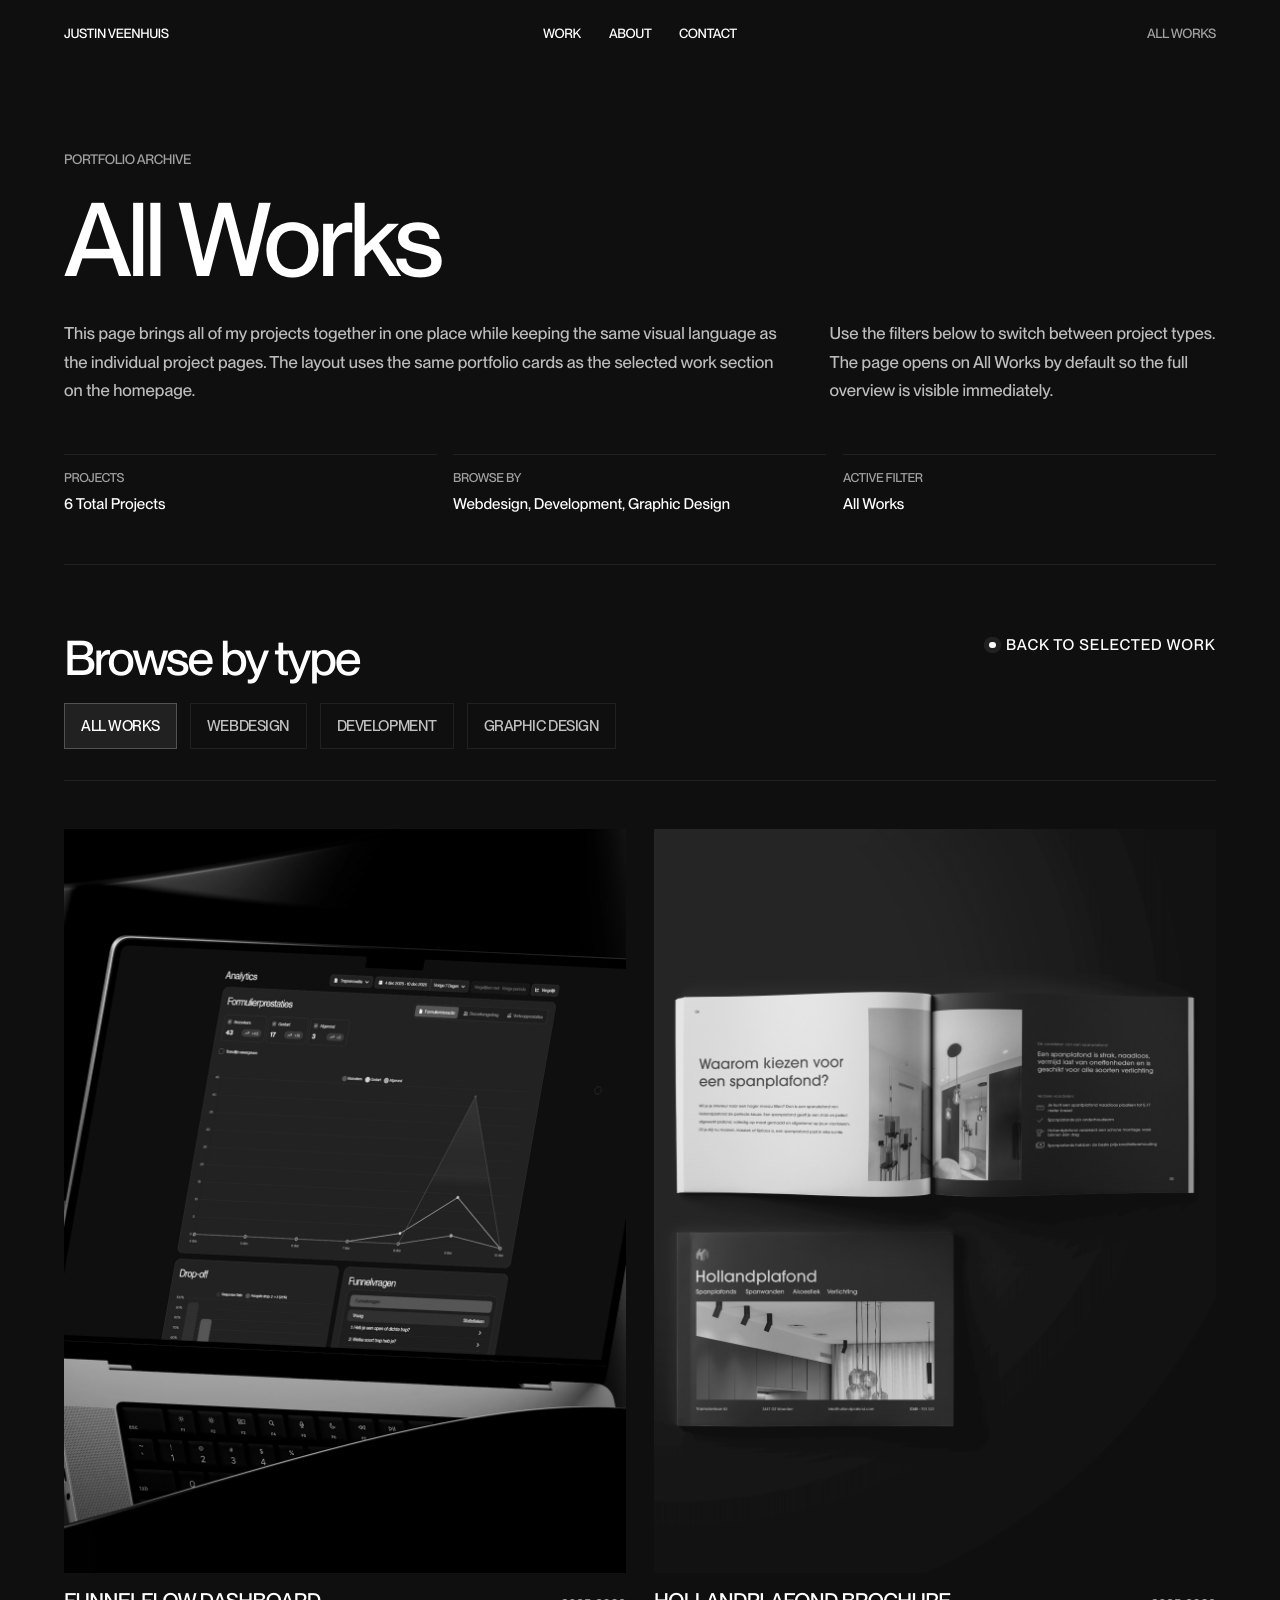
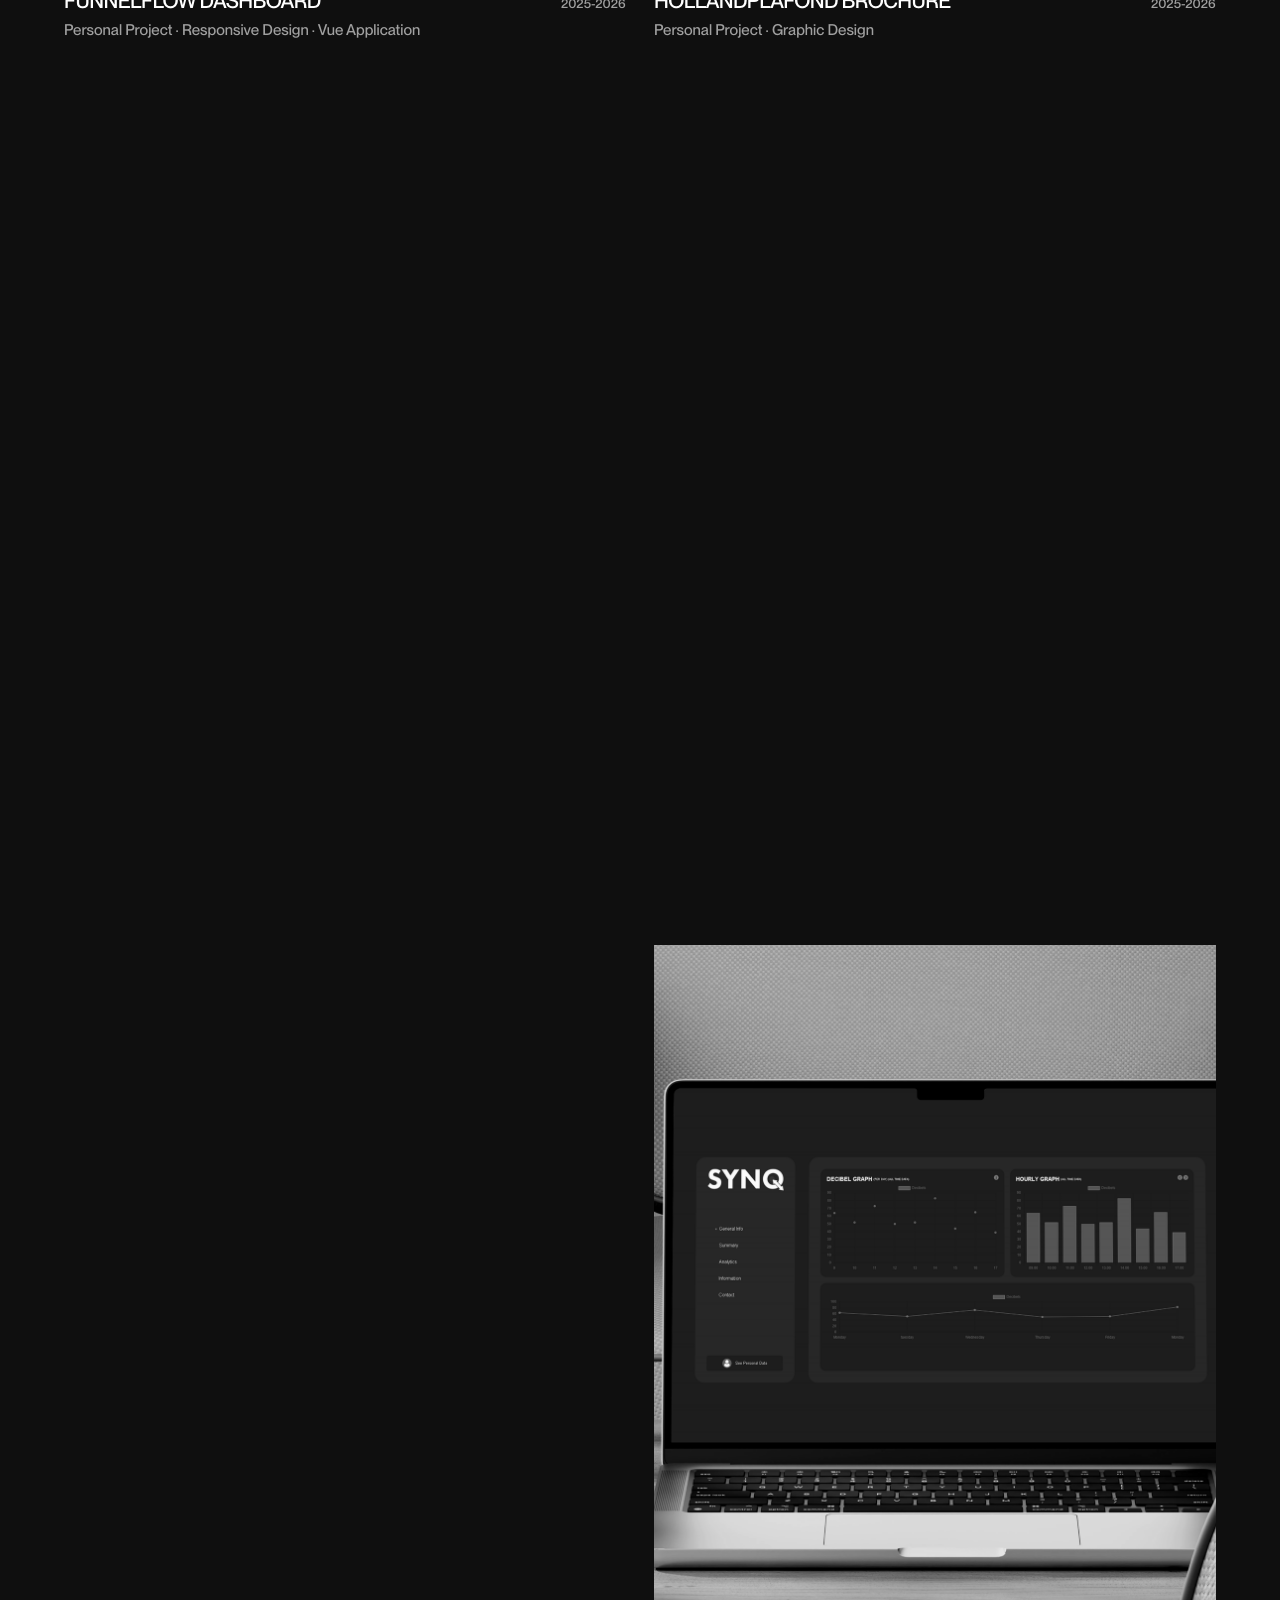
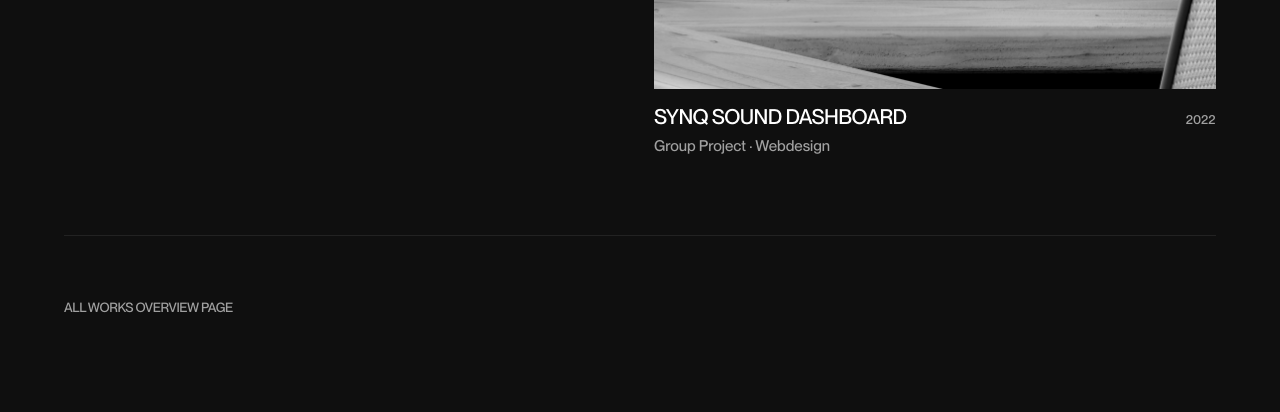
==== commit 0129e735: "added a favicon "J"" ====
--- a/all-works.html
+++ b/all-works.html
@@ -8,6 +8,7 @@
       name="description"
       content="All portfolio projects with category filters for browsing different types of work."
     />
+    <link rel="icon" href="favicon.svg" type="image/svg+xml" />
     <link rel="stylesheet" href="styles.css" />
     <link rel="stylesheet" href="work-details.css" />
   </head>
--- a/styles.css
+++ b/styles.css
@@ -675,10 +675,107 @@
   text-transform: uppercase;
   text-decoration: none;
   border-bottom: 1px solid transparent;
-}
+  display: inline-flex;
+  align-items: center;
+  gap: 0.65rem;
+  padding: 0.4rem 0;
+  font-weight: 500;
+}
+
+.see-all::before {
+  content: "";
+  width: 0.42rem;
+  height: 0.42rem;
+  border-radius: 999px;
+  background: currentColor;
+  box-shadow: 0 0 0 0.32rem rgba(255, 255, 255, 0.08);
+  transition:
+    transform 220ms ease,
+    box-shadow 220ms ease,
+    background-color 220ms ease;
+}
+
 .see-all:hover,
 .see-all:focus {
   border-bottom-color: rgba(255,255,255,0.6);
+}
+
+.see-all:hover::before,
+.see-all:focus::before {
+  transform: scale(1.18);
+  box-shadow: 0 0 0 0.45rem rgba(255, 255, 255, 0.12);
+}
+
+.custom-cursor {
+  position: fixed;
+  top: 0;
+  left: 0;
+  width: 0.7rem;
+  height: 0.7rem;
+  border-radius: 999px;
+  background: #fff;
+  mix-blend-mode: difference;
+  pointer-events: none;
+  z-index: 999;
+  opacity: 0;
+  transform: translate(-50%, -50%) scale(1);
+  transition:
+    width 220ms cubic-bezier(0.16, 1, 0.3, 1),
+    height 220ms cubic-bezier(0.16, 1, 0.3, 1),
+    opacity 180ms ease,
+    transform 220ms cubic-bezier(0.16, 1, 0.3, 1),
+    border-radius 220ms ease;
+  will-change: transform, width, height, opacity;
+}
+
+.custom-cursor.is-visible {
+  opacity: 1;
+}
+
+.custom-cursor.is-project {
+  width: 4.5rem;
+  height: 4.5rem;
+}
+
+.custom-cursor.is-link {
+  width: 2.6rem;
+  height: 2.6rem;
+}
+
+.custom-cursor-label {
+  position: fixed;
+  top: 0;
+  left: 0;
+  display: grid;
+  place-items: center;
+  min-width: 4.5rem;
+  height: 4.5rem;
+  color: #fff;
+  font-size: 0.72rem;
+  font-weight: 600;
+  letter-spacing: 0.12em;
+  text-transform: uppercase;
+  mix-blend-mode: difference;
+  pointer-events: none;
+  z-index: 1000;
+  opacity: 0;
+  transform: translate(-50%, -50%) scale(0.9);
+  transition:
+    opacity 180ms ease,
+    transform 220ms cubic-bezier(0.16, 1, 0.3, 1);
+  will-change: transform, opacity;
+}
+
+.custom-cursor-label.is-visible {
+  opacity: 1;
+  transform: translate(-50%, -50%) scale(1);
+}
+
+html.has-custom-cursor,
+html.has-custom-cursor body,
+html.has-custom-cursor a,
+html.has-custom-cursor button {
+  cursor: none !important;
 }
 
 @media (max-width: 900px) {
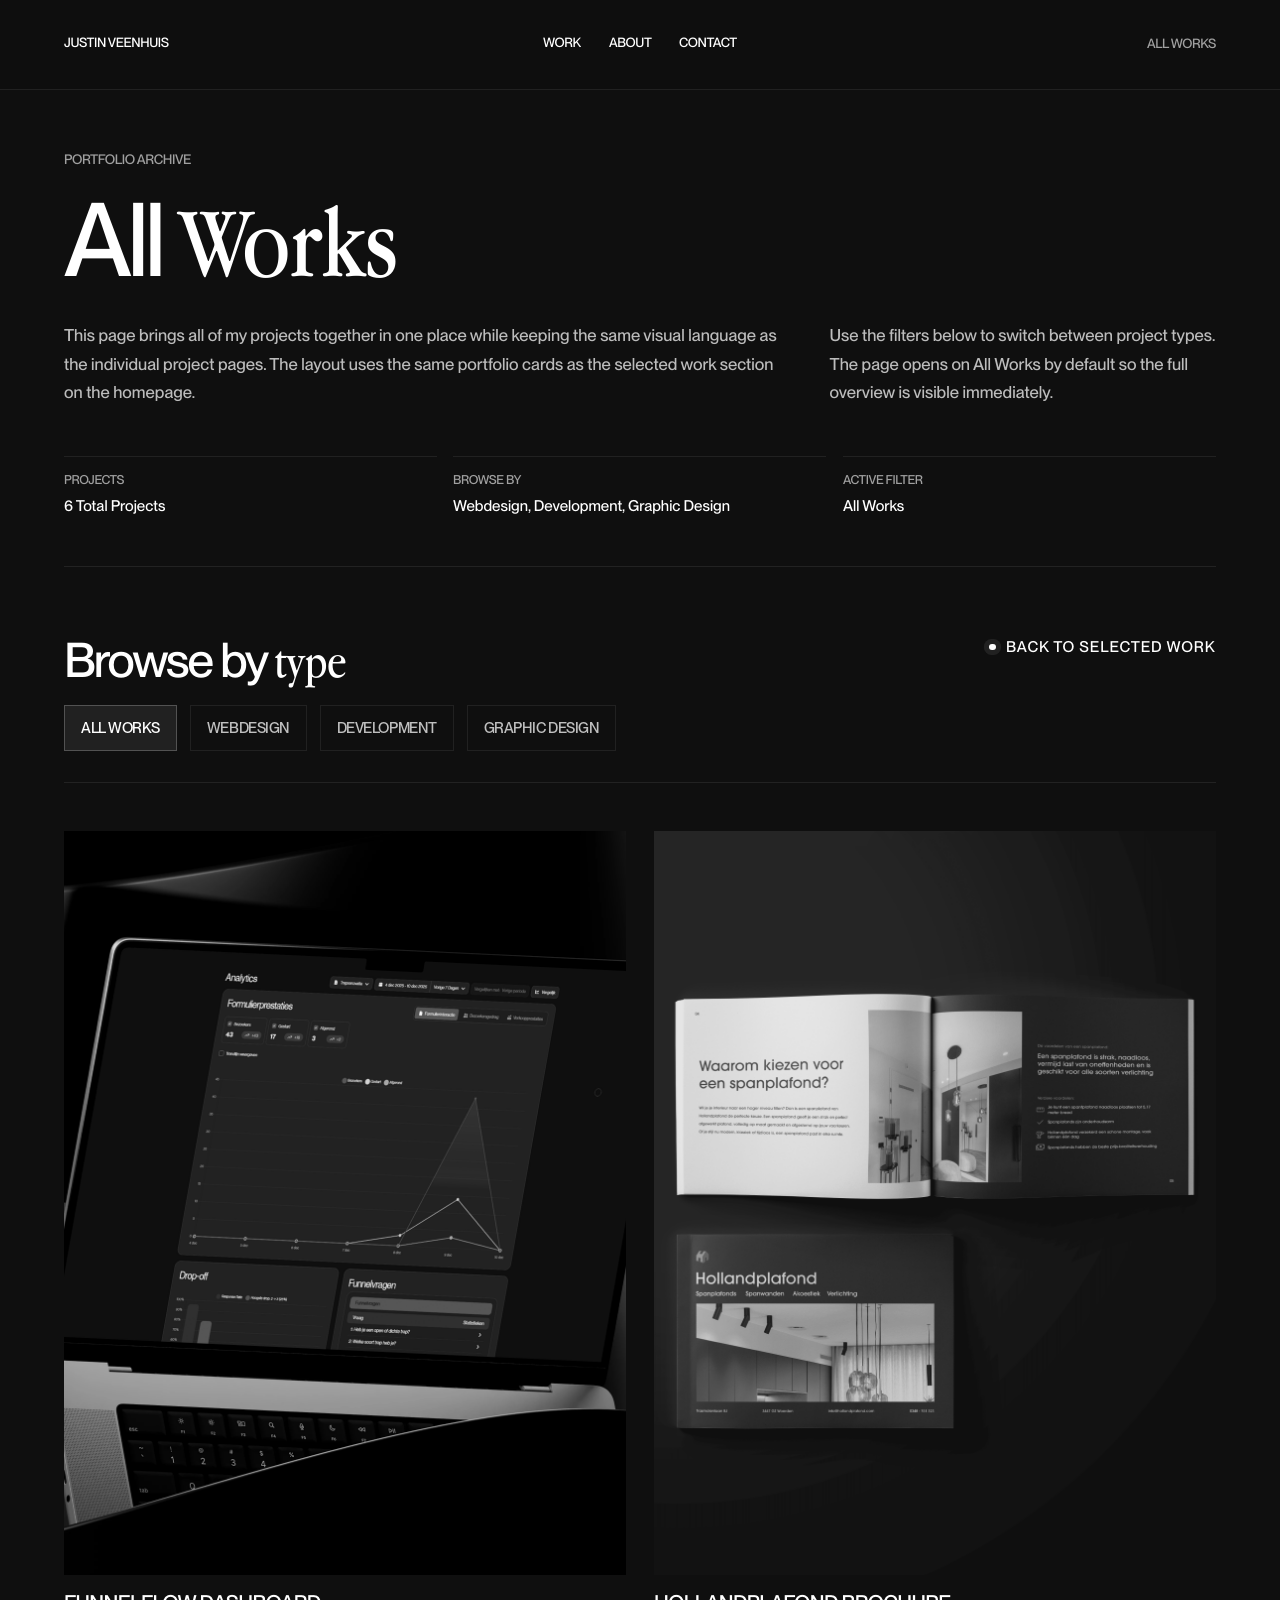
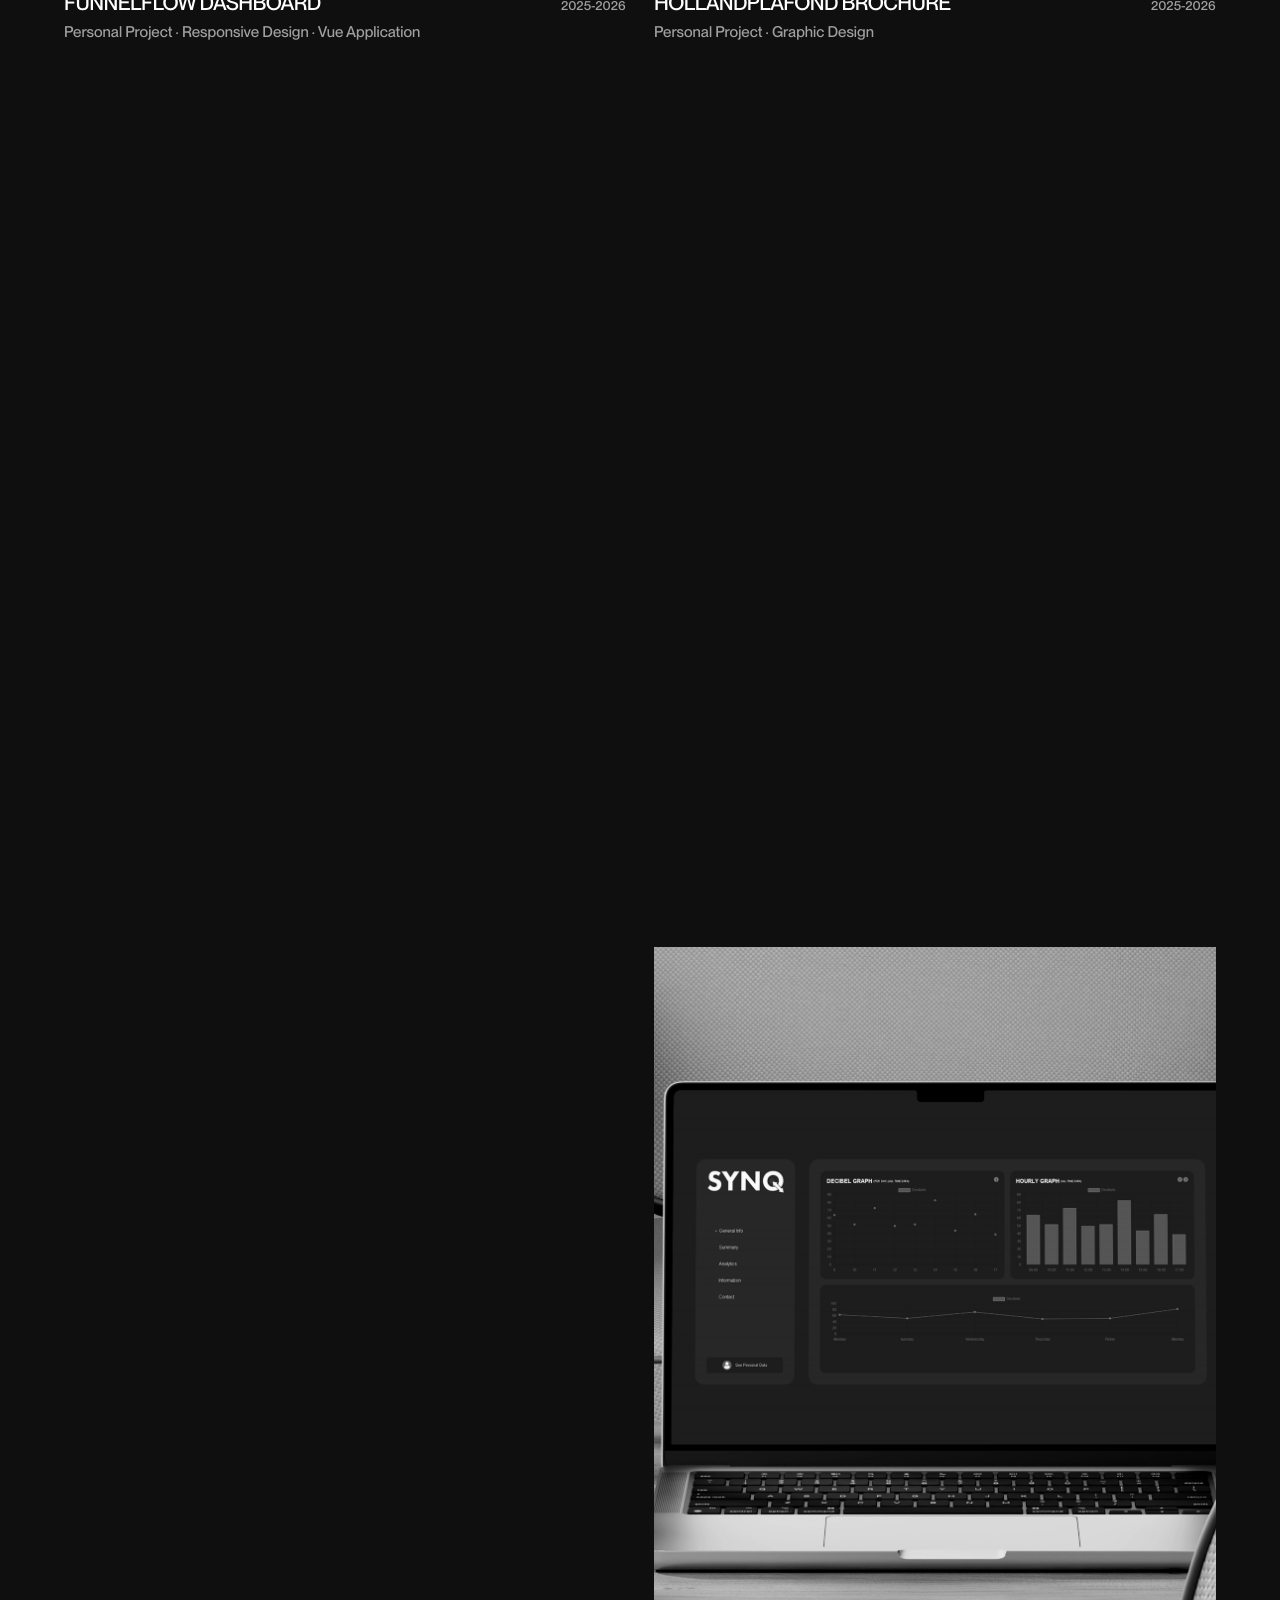
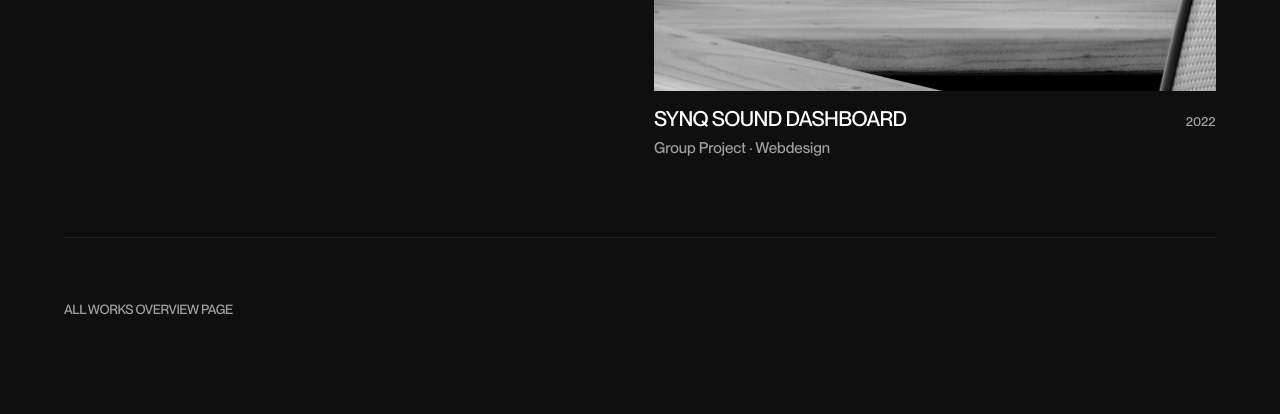
==== commit 64234f2f: "new hover animation" ====
--- a/all-works.html
+++ b/all-works.html
@@ -43,7 +43,7 @@
           class="detail-title detail-load"
           style="--load-delay: 110ms"
         >
-          All Works
+          All <span class="headline-accent">Works</span>
         </h1>
 
         <div class="detail-intro detail-load" style="--load-delay: 180ms">
@@ -76,7 +76,7 @@
 
       <section class="all-works-filters-section section" aria-labelledby="filter-title">
         <div class="section-header reveal-on-scroll" data-reveal-delay="0">
-          <h2 id="filter-title" class="all-works-section-title">Browse by type</h2>
+          <h2 id="filter-title" class="all-works-section-title">Browse by <span class="headline-accent">type</span></h2>
           <a
             href="index.html#work"
             class="see-all reveal-on-scroll"
--- a/styles.css
+++ b/styles.css
@@ -30,16 +30,69 @@
   font-display: swap;
 }
 
+@font-face {
+  font-family: "Apple Garamond";
+  src: url("./fonts/AppleGaramond.ttf") format("truetype");
+  font-weight: 400;
+  font-style: normal;
+  font-display: swap;
+}
+
 :root {
   --bg: #0f0f0f;
   --fg: #0d0b0b;
   --muted: #a0a0a0;
+  --nav-height: clamp(4.5rem, 7vw, 5.75rem);
   --nav-offset: 4rem;
   --border-subtle: rgba(255, 255, 255, 0.08);
   --accent-soft: rgba(255, 255, 255, 0.2);
   --content-bg: var(--bg);
   --font-sans: "PP Neue Montreal", system-ui, -apple-system, BlinkMacSystemFont,
     "Segoe UI", sans-serif;
+  --font-serif: "Apple Garamond", "Times New Roman", serif;
+}
+
+.headline-accent {
+  font-family: var(--font-serif);
+  font-weight: 500;
+  letter-spacing: 0;
+}
+
+/* Text-swap hover: Montreal slides up, Apple Garamond rises from below */
+.text-swap-wrap {
+  display: inline-block;
+  position: relative;
+  overflow: hidden;
+}
+
+.swap-out,
+.swap-in {
+  display: block;
+  transition: transform 420ms cubic-bezier(0.16, 1, 0.3, 1);
+}
+
+.swap-in {
+  position: absolute;
+  inset: 0;
+  transform: translateY(100%);
+  font-family: var(--font-serif);
+  font-weight: 400;
+  font-size: 1.12em;
+  letter-spacing: 0.03em;
+}
+
+a:hover > .text-swap-wrap .swap-out,
+a:focus-visible > .text-swap-wrap .swap-out,
+button:hover > .text-swap-wrap .swap-out,
+button:focus-visible > .text-swap-wrap .swap-out {
+  transform: translateY(-100%);
+}
+
+a:hover > .text-swap-wrap .swap-in,
+a:focus-visible > .text-swap-wrap .swap-in,
+button:hover > .text-swap-wrap .swap-in,
+button:focus-visible > .text-swap-wrap .swap-in {
+  transform: translateY(0);
 }
 
 *,
@@ -52,10 +105,11 @@
 body {
   margin: 0;
   padding: 0;
+  scroll-behavior: smooth;
 }
 
 html {
-  scroll-behavior: smooth;
+  scroll-padding-top: calc(var(--nav-height) + 1rem);
 }
 
 body {
@@ -114,7 +168,7 @@
 }
 
 section {
-  scroll-margin-top: 6rem;
+  scroll-margin-top: calc(var(--nav-height) + 1rem);
 }
 
 a {
@@ -133,7 +187,7 @@
   height: 100vh;
   z-index: 5;
   display: grid;
-  padding-top: var(--nav-offset);
+  padding-top: calc(var(--nav-height) + 0.5rem);
   border-bottom: 1px solid var(--border-subtle);
 }
 
@@ -142,16 +196,30 @@
   top: 0;
   left: 0;
   width: 100%;
-  z-index: 100;
+  z-index: 200;
   display: grid;
   grid-template-columns: 1fr auto 1fr;
   align-items: center;
   gap: 1.25rem;
   padding: 1.5rem clamp(2rem, 5vw, 4.5rem);
   margin-inline: 0;
-  background: var(--bg);
-  backdrop-filter: none;
+  min-height: var(--nav-height);
+  background: rgba(15, 15, 15, 0.92);
+  backdrop-filter: blur(16px);
+  -webkit-backdrop-filter: blur(16px);
+  border-bottom: 1px solid var(--border-subtle);
   box-sizing: border-box;
+  transition:
+    background 320ms ease,
+    box-shadow 320ms ease,
+    border-color 320ms ease,
+    transform 320ms ease;
+}
+
+.top-nav.is-stuck {
+  background: rgba(15, 15, 15, 0.97);
+  border-bottom-color: rgba(255, 255, 255, 0.14);
+  box-shadow: 0 0.85rem 2.5rem rgba(0, 0, 0, 0.22);
 }
 
 .nav-name,
@@ -162,13 +230,13 @@
   color: #fff;
 }
 
-/* Hover: make nav text a darker/softer gray at ~40% opacity for subtle feedback */
+/* Hover handled by text-swap animation; keep full brightness */
 .nav-name:hover,
 .nav-links a:hover,
 .nav-name:focus-visible,
 .nav-links a:focus-visible {
-  color: rgba(245, 245, 245, 0.4);
-  opacity: 0.7;
+  color: #fff;
+  opacity: 1;
 }
 
 /* Block roll-back reveal: start folded away (rotateX), then roll back into view */
@@ -256,8 +324,8 @@
 
 .nav-toggle:hover,
 .nav-toggle:focus-visible {
-  color: rgba(245, 245, 245, 0.55);
-  opacity: 0.9;
+  color: #fff;
+  opacity: 1;
   transform: translateY(-1px);
 }
 
@@ -277,7 +345,7 @@
     transform 420ms cubic-bezier(0.16, 1, 0.3, 1),
     opacity 320ms ease-out,
     border-color 220ms ease-out;
-  z-index: 140;
+  z-index: 250;
   display: flex;
   flex-direction: column;
   overflow: hidden;
@@ -307,7 +375,6 @@
 .mobile-menu .mobile-links a:hover,
 .mobile-menu .mobile-links a:focus {
   transform: translateY(-3px);
-  color: rgba(245,245,245,0.9);
 }
 
 /* When menu opened via `menu-open` class on root */
@@ -431,8 +498,6 @@
   margin-right: calc(-1 * clamp(2rem, 5vw, 4.5rem));
   padding-inline: 0;
   box-sizing: border-box;
-  /* Smooth scrolling when jumping to anchors inside the container */
-  scroll-behavior: smooth;
   max-width: 100vw; /* prevent horizontal overflow creating an inner scroll container */
 }
 
@@ -450,14 +515,9 @@
 /* Work overlay: slides up over the first screen */
 .section-work {
   position: relative;
-  /* overlay handles padding while spacer preserves flow */
+  /* overlay handles its own spacing and full-bleed layout */
   padding: 0;
   border-top: 1px solid var(--border-subtle);
-}
-
-.section-work .work-spacer {
-  height: 100vh; /* filled by JS to match overlay content on load/resize */
-  width: 100%;
 }
 
 .work-overlay {
@@ -477,6 +537,10 @@
   background: var(--content-bg);
 }
 
+#top {
+  scroll-margin-top: 0;
+}
+
 /* Make About and Contact sections full-bleed like the work overlay
    so their inner content aligns with the project grid. */
 .section-about,
@@ -570,7 +634,9 @@
   height: 100%;
   object-fit: cover;
   filter: grayscale(100%);
-  transition: transform 260ms ease-out, filter 260ms ease-out, opacity 260ms ease-out;
+  transition: transform 520ms cubic-bezier(0.16, 1, 0.3, 1),
+              filter 420ms ease-out,
+              opacity 420ms ease-out;
   transform: scale(1);
 }
 
@@ -652,7 +718,7 @@
 
 .project-card:hover .project-media img,
 .project-card:focus-within .project-media img {
-  transform: scale(1.03);
+  transform: scale(1.04);
   filter: grayscale(0%);
   opacity: 1;
 }
@@ -660,6 +726,11 @@
 .project-card:hover .project-meta h3,
 .project-card:focus-within .project-meta h3 {
   text-decoration: underline;
+  text-underline-offset: 0.18em;
+}
+
+.project-meta h3 {
+  transition: text-decoration-color 320ms ease;
 }
 
 /* See all link */
@@ -690,9 +761,9 @@
   background: currentColor;
   box-shadow: 0 0 0 0.32rem rgba(255, 255, 255, 0.08);
   transition:
-    transform 220ms ease,
-    box-shadow 220ms ease,
-    background-color 220ms ease;
+    transform 360ms cubic-bezier(0.16, 1, 0.3, 1),
+    box-shadow 360ms cubic-bezier(0.16, 1, 0.3, 1),
+    background-color 280ms ease;
 }
 
 .see-all:hover,
@@ -935,7 +1006,7 @@
   height: 1px;
   background-color: var(--fg);
   opacity: 0.6;
-  transition: width 200ms ease-out;
+  transition: width 360ms cubic-bezier(0.16, 1, 0.3, 1);
 }
 
 .contact-link:hover::after,
@@ -991,10 +1062,14 @@
 
 .site-footer .footer-links .contact-link {
   color: #fff;
-  font-size: 0.98rem;
+  font-size: 0.82rem;
+  letter-spacing: -0.03em;
+  text-transform: uppercase;
   text-decoration: none;
   border-bottom: 1px solid transparent;
-}
+  transition: border-color 280ms ease, opacity 280ms ease;
+}
+
 .site-footer .footer-links .contact-link:hover,
 .site-footer .footer-links .contact-link:focus {
   border-bottom-color: rgba(255,255,255,0.45);
@@ -1013,13 +1088,131 @@
   text-transform: uppercase;
 }
 
+.image-preview-modal {
+  position: fixed;
+  inset: 0;
+  z-index: 500;
+  display: grid;
+  place-items: center;
+  padding: clamp(1rem, 3vw, 2rem);
+  opacity: 0;
+  pointer-events: none;
+  transition: opacity 240ms ease;
+}
+
+.image-preview-modal[hidden] {
+  display: none !important;
+}
+
+.image-preview-modal.is-visible {
+  opacity: 1;
+  pointer-events: auto;
+}
+
+.image-preview-backdrop {
+  position: absolute;
+  inset: 0;
+  background: rgba(8, 8, 8, 0.84);
+  backdrop-filter: blur(10px);
+  opacity: 0;
+  transition: opacity 240ms ease;
+}
+
+.image-preview-modal.is-visible .image-preview-backdrop {
+  opacity: 1;
+}
+
+.image-preview-dialog {
+  position: relative;
+  z-index: 1;
+  width: min(92vw, 68rem);
+  max-height: calc(100vh - 2rem);
+  display: grid;
+  grid-template-rows: auto minmax(0, 1fr) auto;
+  gap: 1rem;
+  padding: 1rem;
+  background: rgba(15, 15, 15, 0.96);
+  border: 1px solid var(--border-subtle);
+  opacity: 0;
+  transform: translateY(20px) scale(0.985);
+  transition:
+    opacity 280ms cubic-bezier(0.16, 1, 0.3, 1),
+    transform 280ms cubic-bezier(0.16, 1, 0.3, 1);
+}
+
+.image-preview-modal.is-visible .image-preview-dialog {
+  opacity: 1;
+  transform: translateY(0) scale(1);
+}
+
+.image-preview-header,
+.image-preview-actions {
+  display: flex;
+  align-items: center;
+  justify-content: space-between;
+  gap: 1rem;
+}
+
+.image-preview-title {
+  margin: 0;
+  color: #fff;
+  font-size: 0.86rem;
+  letter-spacing: 0.12em;
+  text-transform: uppercase;
+}
+
+.image-preview-close,
+.image-preview-download {
+  appearance: none;
+  border: none;
+  background: transparent;
+  color: #fff;
+  font: inherit;
+  text-transform: uppercase;
+  letter-spacing: -0.03em;
+  text-decoration: none;
+  cursor: pointer;
+  padding: 0;
+  font-size: 0.82rem;
+  line-height: 1;
+}
+
+.image-preview-close {
+  display: inline-flex;
+  align-items: center;
+  justify-content: center;
+}
+
+.image-preview-actions {
+  justify-content: flex-end;
+  gap: 1.2rem;
+}
+
+.image-preview-body {
+  min-height: 0;
+  overflow: auto;
+}
+
+.image-preview-image {
+  display: block;
+  width: 100%;
+  height: auto;
+  max-height: calc(100vh - 12rem);
+  object-fit: contain;
+  margin: 0 auto;
+}
+
 /* Reveal on scroll utilities */
 .reveal-on-scroll {
   opacity: 0;
-  transform: translateY(20px) translateZ(0);
+  transform: translateY(32px) translateZ(0);
   will-change: opacity, transform;
-  transition: opacity 680ms cubic-bezier(0.16, 1, 0.3, 1), transform 680ms cubic-bezier(0.16, 1, 0.3, 1);
-}
+  transition:
+    opacity 820ms cubic-bezier(0.16, 1, 0.3, 1),
+    transform 820ms cubic-bezier(0.16, 1, 0.3, 1);
+  transition-delay: var(--reveal-delay, 0ms);
+}
+
 .reveal-on-scroll.revealed {
   opacity: 1;
   transform: translateY(0) translateZ(0);
@@ -1027,15 +1220,11 @@
 
 /* Slight scale + fade variant for larger containers */
 .reveal-scale {
-  transform: translateY(18px) scale(0.985);
-}
+  transform: translateY(24px) scale(0.98);
+}
+
 .reveal-scale.revealed {
   transform: translateY(0) scale(1);
-}
-
-/* Stagger helper when delays are set via CSS variables */
-.reveal-on-scroll {
-  transition-delay: var(--reveal-delay, 0ms);
 }
 
 /* Responsive */
@@ -1123,8 +1312,8 @@
   }
 
   .mobile-menu {
-    z-index: 200;
-    top: 4.9rem;
+    z-index: 250;
+    top: 4.3rem;;
     height: calc(100dvh - 4.9rem);
     transform: translateY(-104%);
     border-bottom: 0 solid transparent;
